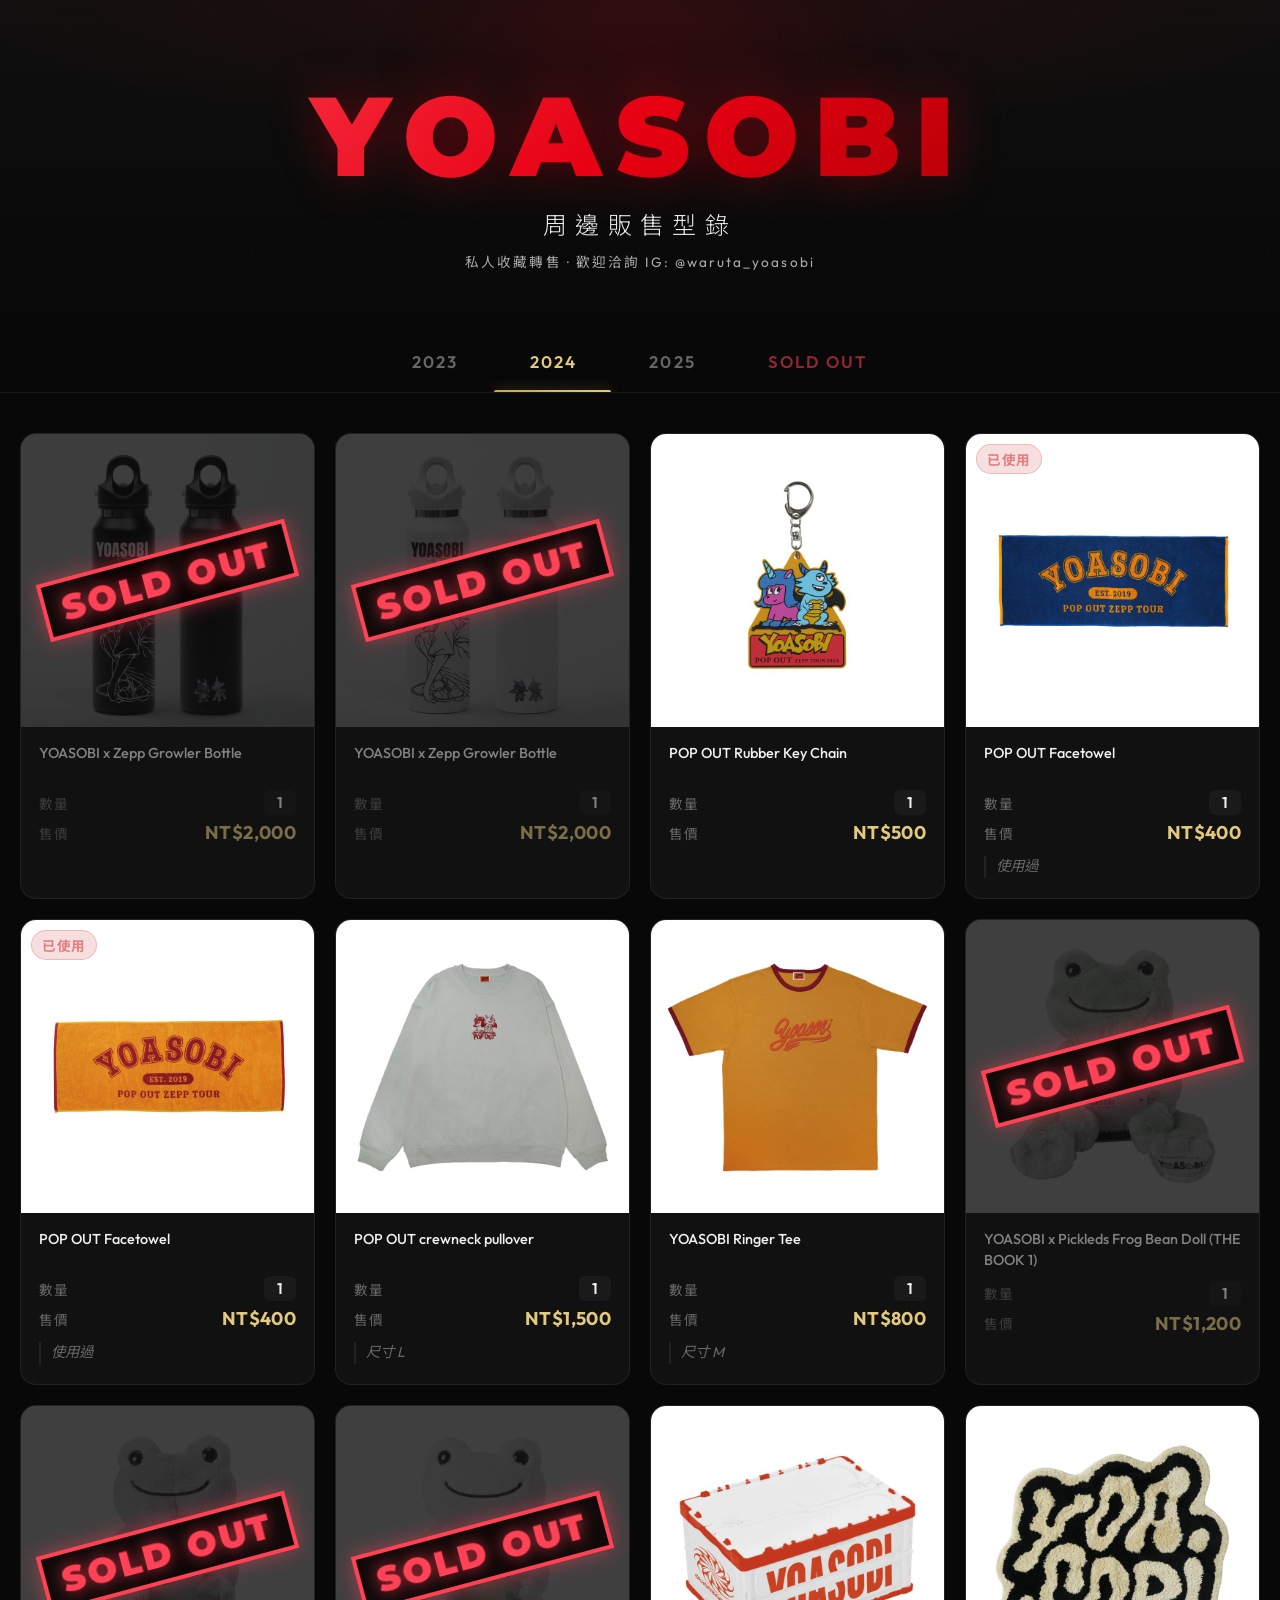
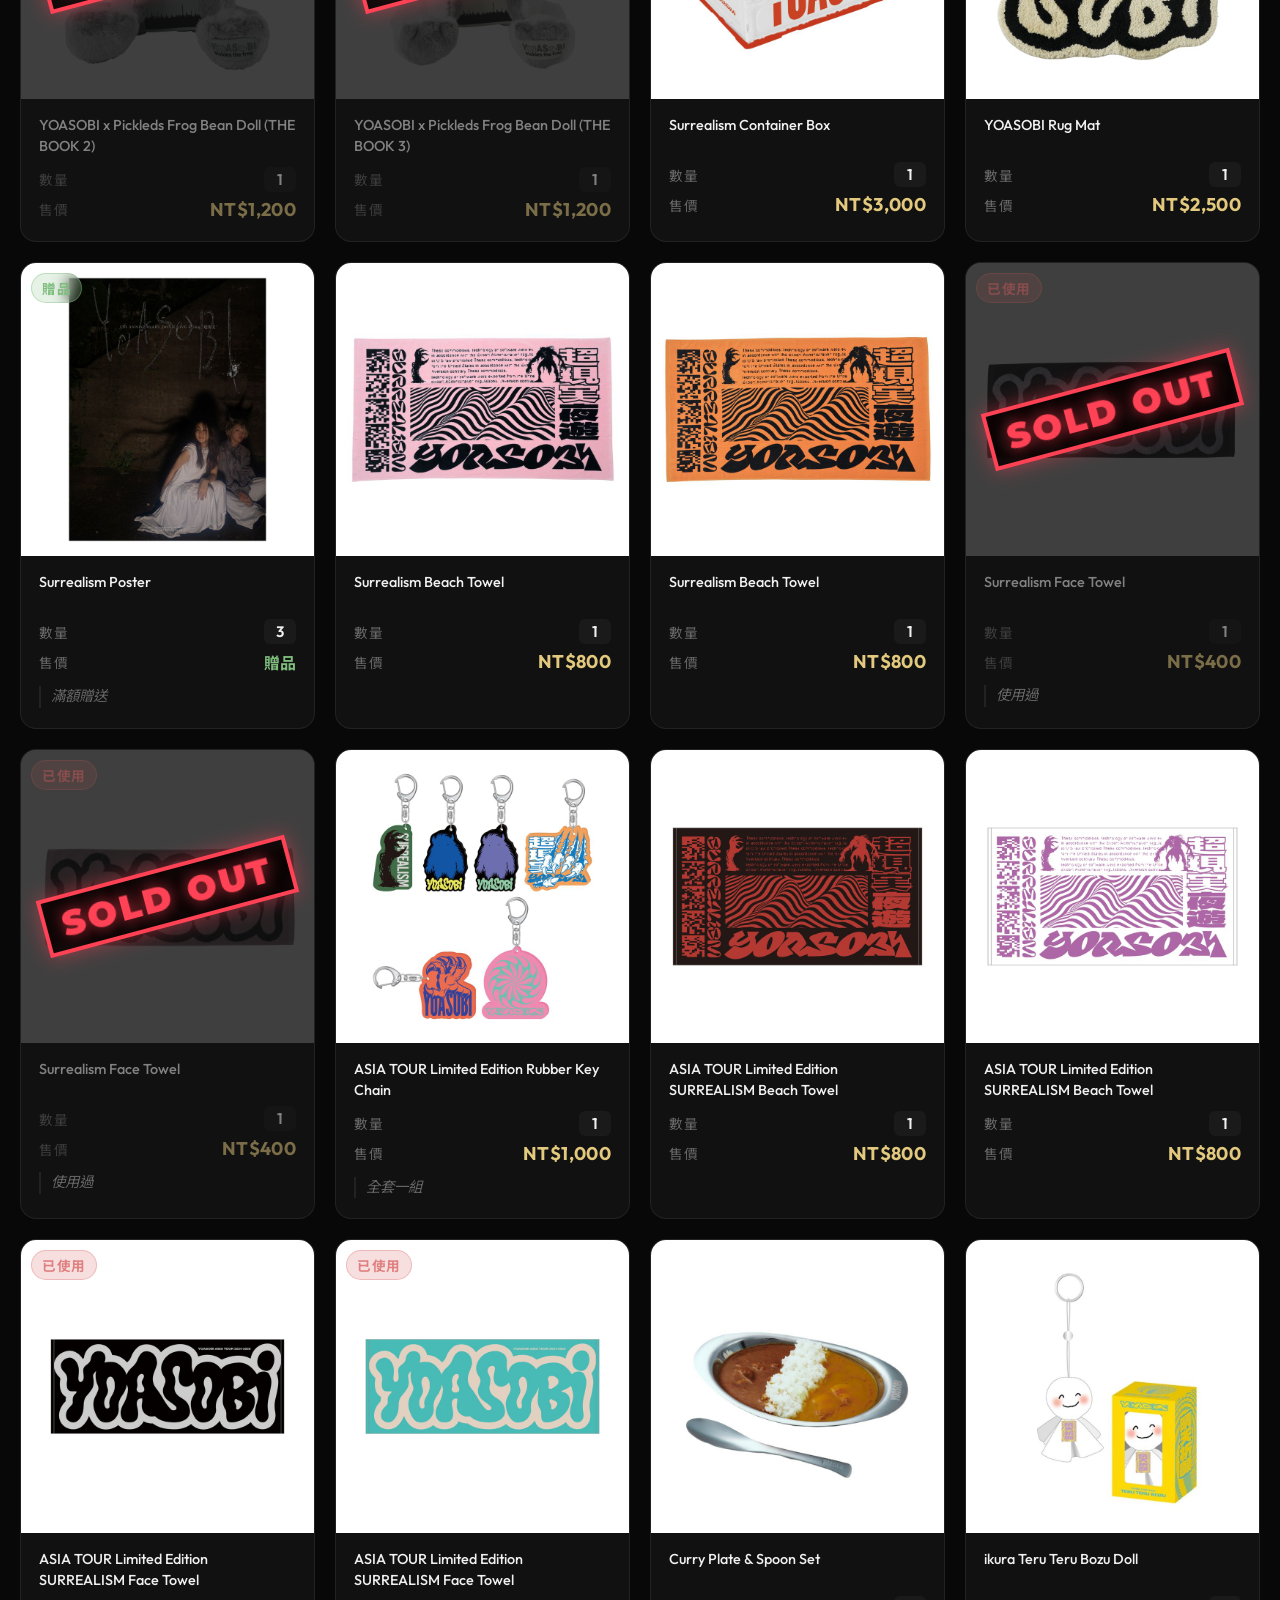
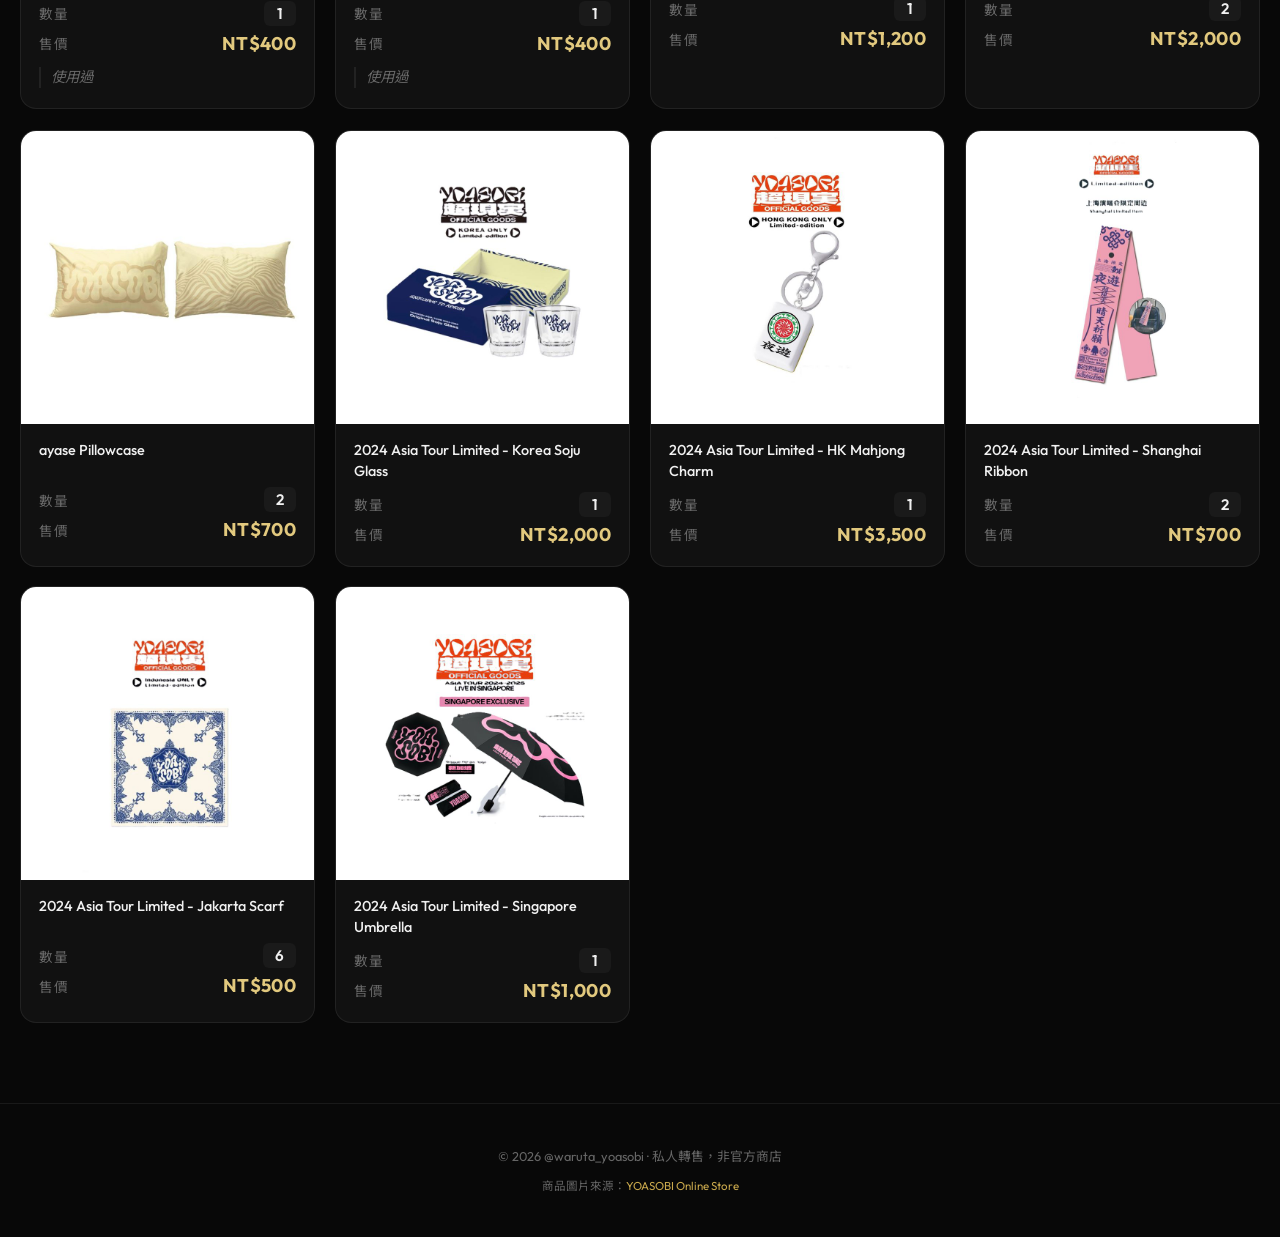
==== yoasobi_goods_sale/index.html @ b13bb7b8 "Add SOLD OUT tab that auto-collects sold items" ====
<!DOCTYPE html>
<html lang="zh-Hant">

<head>
  <meta charset="UTF-8" />
  <meta name="viewport" content="width=device-width, initial-scale=1.0" />
  <title>YOASOBI 周邊販售型錄 | warutaTW1016</title>
  <meta name="description" content="warutaTW1016 的 YOASOBI 周邊商品販售型錄，包含 2023〜2025 年購入的官方周邊，歡迎洽詢。" />
  <link rel="preconnect" href="https://fonts.googleapis.com" />
  <link rel="preconnect" href="https://fonts.gstatic.com" crossorigin />
  <link
    href="https://fonts.googleapis.com/css2?family=Montserrat:wght@900&family=Outfit:wght@300;400;600;700;900&family=Noto+Sans+TC:wght@300;400;500;700&display=swap"
    rel="stylesheet" />
  <link rel="stylesheet" href="style.css" />
</head>

<body>

  <!-- ===== HERO ===== -->
  <header class="hero">
    <div class="hero-inner">
      <div class="hero-logo">YOASOBI</div>
      <h1 class="hero-title">周邊販售型錄</h1>
      <p class="hero-sub">私人收藏轉售 · 歡迎洽詢 IG: @waruta_yoasobi</p>
    </div>
    <div class="hero-deco" aria-hidden="true"></div>
  </header>

  <!-- ===== TABS ===== -->
  <nav class="tabs-nav" role="tablist" aria-label="年份分類">
    <button class="tab-btn" data-year="2023" role="tab" aria-selected="false" id="tab-2023">2023</button>
    <button class="tab-btn active" data-year="2024" role="tab" aria-selected="true" id="tab-2024">2024</button>
    <button class="tab-btn" data-year="2025" role="tab" aria-selected="false" id="tab-2025">2025</button>
    <button class="tab-btn tab-btn-sold" data-year="sold" role="tab" aria-selected="false" id="tab-sold">SOLD OUT</button>
    <span class="tab-indicator" id="tab-indicator"></span>
  </nav>

  <!-- ===== MAIN CONTENT ===== -->
  <main class="main-content">
    <div class="year-panel" id="panel-2023" role="tabpanel" aria-labelledby="tab-2023"></div>
    <div class="year-panel active" id="panel-2024" role="tabpanel" aria-labelledby="tab-2024"></div>
    <div class="year-panel" id="panel-2025" role="tabpanel" aria-labelledby="tab-2025"></div>
    <div class="year-panel" id="panel-sold" role="tabpanel" aria-labelledby="tab-sold"></div>
  </main>

  <!-- ===== FOOTER ===== -->
  <footer class="site-footer">
    <p>&#169; 2026 @waruta_yoasobi &middot; 私人轉售，非官方商店</p>
    <p class="footer-note">商品圖片來源：<a href="https://yoasobi-onlinestore.com" target="_blank" rel="noopener">YOASOBI
        Online Store</a></p>
  </footer>

  <script>
    // ================================================================
    //  PRODUCT DATA
    // ================================================================
    const products = {
      "2023": [
        { name: "YOASOBI Beach Towel", qty: 1, price: 1200, notes: "", img: "images/2023/beachtowel.jpg" },
        { name: "YOASOBI book sticker 4", qty: 1, price: 400, notes: "", img: "images/2023/booksticker4.png" }
      ],

      "2024": [
        { name: "YOASOBI x Zepp Growler Bottle", qty: 1, price: 2000, sold: true, notes: "", img: "images/2024/growler_a.jpg" },
        { name: "YOASOBI x Zepp Growler Bottle", qty: 1, price: 2000, sold: true, notes: "", img: "images/2024/growler_b.jpg" },
        //{ name: "YOASOBI x Zepp Growler Bottle", qty: 1, price: 1300, notes: "已拆封使用末就口", img: "images/2024/growler_a.jpg" },
        { name: "POP OUT Rubber Key Chain", qty: 1, price: 500, notes: "", img: "images/2024/popout_keychain.jpg" },
        { name: "POP OUT Facetowel", qty: 1, price: 400, notes: "使用過", img: "images/2024/popout_facetowel_a.jpg" },
        { name: "POP OUT Facetowel", qty: 1, price: 400, notes: "使用過", img: "images/2024/popout_facetowel_b.jpg" },
        { name: "POP OUT crewneck pullover", qty: 1, price: 1500, notes: "尺寸 L", img: "images/2024/popout_crewneck.jpg" },
        { name: "YOASOBI Ringer Tee", qty: 1, price: 800, notes: "尺寸 M", img: "images/2024/ringertee.jpg" },
        { name: "YOASOBI x Pickleds Frog Bean Doll (THE BOOK 1)", qty: 1, price: 1200, sold: true, notes: "", img: "images/2024/beandoll_a.jpg" },
        { name: "YOASOBI x Pickleds Frog Bean Doll (THE BOOK 2)", qty: 1, price: 1200, sold: true, notes: "", img: "images/2024/beandoll_b.jpg" },
        { name: "YOASOBI x Pickleds Frog Bean Doll (THE BOOK 3)", qty: 1, price: 1200, sold: true, notes: "", img: "images/2024/beandoll_c.jpg" },
        { name: "Surrealism Container Box", qty: 1, price: 3000, notes: "", img: "images/2024/surrealism_containerbox.jpg" },
        { name: "YOASOBI Rug Mat", qty: 1, price: 2500, notes: "", img: "images/2024/rugmat.jpg" },
        { name: "Surrealism Poster", qty: 3, price: 0, notes: "滿額贈送", img: "images/2024/surrealism_poster.jpg" },
        { name: "Surrealism Beach Towel", qty: 1, price: 800, notes: "", img: "images/2024/surrealism_beachtowel_a.jpg" },
        { name: "Surrealism Beach Towel", qty: 1, price: 800, notes: "", img: "images/2024/surrealism_beachtowel.jpg" },
        { name: "Surrealism Face Towel", qty: 1, price: 400, sold: true, notes: "使用過", img: "images/2024/surrealism_facetowel_a.jpg" },
        { name: "Surrealism Face Towel", qty: 1, price: 400, sold: true, notes: "使用過", img: "images/2024/surrealism_facetowel.jpg" },
        { name: "ASIA TOUR Limited Edition Rubber Key Chain", qty: 1, price: 1000, notes: "全套一組", img: "images/2024/asiatour_keychain.jpg" },
        { name: "ASIA TOUR Limited Edition SURREALISM Beach Towel", qty: 1, price: 800, notes: "", img: "images/2024/asiatour_beachtowel_a.jpg" },
        { name: "ASIA TOUR Limited Edition SURREALISM Beach Towel", qty: 1, price: 800, notes: "", img: "images/2024/asiatour_beachtowel_b.jpg" },
        { name: "ASIA TOUR Limited Edition SURREALISM Face Towel", qty: 1, price: 400, notes: "使用過", img: "images/2024/asiatour_facetowel_a.jpg" },
        { name: "ASIA TOUR Limited Edition SURREALISM Face Towel", qty: 1, price: 400, notes: "使用過", img: "images/2024/asiatour_facetowel_b.jpg" },
        { name: "Curry Plate & Spoon Set", qty: 1, price: 1200, notes: "", img: "images/2024/curry_plate.jpg" },
        { name: "ikura Teru Teru Bozu Doll", qty: 2, price: 2000, notes: "", img: "images/2024/ikura_doll.jpg" },
        { name: "ayase Pillowcase", qty: 2, price: 700, notes: "", img: "images/2024/ayase_pillow.jpg" },
        { name: "2024 Asia Tour Limited - Korea Soju Glass", qty: 1, price: 2000, notes: "", img: "images/2024/korea_glass.jpg" },
        { name: "2024 Asia Tour Limited - HK Mahjong Charm", qty: 1, price: 3500, notes: "", img: "images/2024/hk_mahjong.jpg" },
        { name: "2024 Asia Tour Limited - Shanghai Ribbon", qty: 2, price: 700, notes: "", img: "images/2024/shanghai_ribbon.jpg" },
        { name: "2024 Asia Tour Limited - Jakarta Scarf", qty: 6, price: 500, notes: "", img: "images/2024/jakarta_scarf.jpg" },
        { name: "2024 Asia Tour Limited - Singapore Umbrella", qty: 1, price: 1000, notes: "", img: "images/2024/singapore_umbrella.jpg" }
      ],

      "2025": [
        { name: "Beer Glass produced by Ayase", qty: 2, price: 750, notes: "", img: "images/2025/beerglass.jpg" },
        { name: "WAN! WAN! Hair clip Sets", qty: 1, price: 600, notes: "", img: "images/2025/wanwan_hairclip.jpg" },
        { name: "WAN! WAN! Pouch", qty: 1, price: 750, notes: "", img: "images/2025/wanwan_pouch.jpg" },
        { name: "WAN! WAN! Tote Bag", qty: 1, price: 750, notes: "", img: "images/2025/wanwan_totebag.jpg" },
        { name: "WANDARA Face Towel", qty: 1, price: 400, notes: "使用過", img: "images/2025/wandara_facetowel_a.jpg" },
        { name: "WANDARA Face Towel", qty: 1, price: 400, notes: "使用過", img: "images/2025/wandara_facetowel_b.jpg" },
        { name: "WAN!WAN! PVC KeyChain", qty: 1, price: 540, notes: "", img: "images/2025/wanwan_keychain_a.jpg" },
        { name: "WAN!WAN! PVC KeyChain", qty: 1, price: 540, sold: true, notes: "", img: "images/2025/wanwan_keychain_b.jpg" },
        { name: "WAN!WAN! PVC KeyChain", qty: 1, price: 540, notes: "", img: "images/2025/wanwan_keychain_c.jpg" },
        { name: "YASB Strap", qty: 1, price: 660, notes: "", img: "images/2025/yasb_strap.jpg" },
        { name: "YASB Rhinestone Logo Zip Hoodie", qty: 1, price: 1800, sold: true, notes: "尺寸 XL - 只試過一次，沒有袋子", img: "images/2025/yasb_ziphoodie.jpg" }
      ]
    };

    // ================================================================
    //  RENDER CARDS
    // ================================================================
    function renderCards(year) {
      const panel = document.getElementById("panel-" + year);
      const items = products[year];
      if (!items || !panel) return;

      panel.innerHTML = "<div class=\"cards-grid\">" + items.map(function (p, i) { return cardHTML(p, i); }).join("") + "</div>";

      panel.querySelectorAll(".card-img").forEach(function (img) {
        img.addEventListener("error", function () {
          this.src = "images/placeholder.png";
          this.classList.add("is-placeholder");
        });
      });
    }

    function cardHTML(p, idx) {
      var isFree = p.price === 0;
      var isUsed = p.notes && (p.notes.indexOf("使用過") !== -1 || p.notes.indexOf("拆封") !== -1);
      var isSold = p.sold === true || p.sold === "true" || p.sold === 1 || p.sold === "1";
      var priceStr = isFree
        ? "<span class=\"price-free\">贈品</span>"
        : "<span class=\"price-value\">NT$" + p.price.toLocaleString() + "</span>";

      var badges = [];
      if (isFree) badges.push("<span class=\"badge badge-free\">贈品</span>");
      if (isUsed) badges.push("<span class=\"badge badge-used\">已使用</span>");

      return "<article class=\"card" + (isSold ? " card-sold" : "") + "\" style=\"animation-delay:" + (idx * 0.04) + "s\">" +
        "<div class=\"card-img-wrap\">" +
        "<img class=\"card-img\" src=\"" + p.img + "\" alt=\"" + p.name + "\" loading=\"lazy\" />" +
        (isSold ? "<div class=\"sold-overlay\"><span class=\"sold-text\">SOLD OUT</span></div>" : "") +
        (badges.length ? "<div class=\"card-badges\">" + badges.join("") + "</div>" : "") +
        "</div>" +
        "<div class=\"card-body\">" +
        "<h2 class=\"card-name\">" + p.name + "</h2>" +
        "<div class=\"card-meta\">" +
        "<div class=\"meta-row\"><span class=\"meta-label\">數量</span><span class=\"meta-val qty-val\">" + p.qty + "</span></div>" +
        "<div class=\"meta-row\"><span class=\"meta-label\">售價</span><span class=\"meta-val\">" + priceStr + "</span></div>" +
        "</div>" +
        (p.notes ? "<p class=\"card-notes\">" + p.notes + "</p>" : "") +
        "</div>" +
        "</article>";
    }

    // ================================================================
    //  TABS
    // ================================================================
    function initTabs() {
      var btns = document.querySelectorAll(".tab-btn");
      var indicator = document.getElementById("tab-indicator");

      function moveIndicator(btn) {
        indicator.style.width = btn.offsetWidth + "px";
        indicator.style.left = btn.offsetLeft + "px";
      }

      function activateTab(year, btn) {
        btns.forEach(function (b) {
          b.classList.remove("active");
          b.setAttribute("aria-selected", "false");
        });
        btn.classList.add("active");
        btn.setAttribute("aria-selected", "true");
        moveIndicator(btn);
        document.querySelectorAll(".year-panel").forEach(function (p) { p.classList.remove("active"); });
        document.getElementById("panel-" + year).classList.add("active");
      }

      btns.forEach(function (btn) {
        btn.addEventListener("click", function () { activateTab(btn.dataset.year, btn); });
      });

      var active = document.querySelector(".tab-btn.active");
      if (active) { requestAnimationFrame(function () { moveIndicator(active); }); }
    }

    // ================================================================
    //  INIT
    // ================================================================
    document.addEventListener("DOMContentLoaded", function () {
      ["2023", "2024", "2025"].forEach(renderCards);
      renderSoldOut();
      initTabs();
    });

    // ================================================================
    //  RENDER SOLD OUT TAB (auto-collect all sold items)
    // ================================================================
    function renderSoldOut() {
      var panel = document.getElementById("panel-sold");
      if (!panel) return;

      var allSold = [];
      ["2023", "2024", "2025"].forEach(function(year) {
        (products[year] || []).forEach(function(p) {
          var isSold = p.sold === true || p.sold === "true" || p.sold === 1 || p.sold === "1";
          if (isSold) allSold.push(p);
        });
      });

      if (allSold.length === 0) {
        panel.innerHTML = "<p class=\"no-sold-msg\">目前尚無已售出商品</p>";
        return;
      }

      panel.innerHTML = "<div class=\"cards-grid\">" + allSold.map(function(p, i) {
        return cardHTML(p, i);
      }).join("") + "</div>";

      panel.querySelectorAll(".card-img").forEach(function(img) {
        img.addEventListener("error", function() {
          this.src = "images/placeholder.png";
          this.classList.add("is-placeholder");
        });
      });
    }
  </script>
</body>

</html>
---- yoasobi_goods_sale/style.css ----
/* ============================================================
   YOASOBI 周邊型錄 — style.css
   ============================================================ */

/* ---------- Reset & Base ---------- */
*, *::before, *::after { box-sizing: border-box; margin: 0; padding: 0; }

:root {
  --bg:          #080808;
  --surface:     #111111;
  --surface-2:   #1a1a1a;
  --border:      rgba(255,255,255,0.07);
  --gold:        #c9a84c;
  --gold-light:  #e2c97e;
  --gold-dim:    rgba(201,168,76,0.18);
  --text-hi:     #f0f0f0;
  --text-mid:    #aaaaaa;
  --text-lo:     #666666;
  --used-color:  #e08080;
  --free-color:  #7ebd7e;
  --radius:      14px;
  --card-radius: 16px;
  --transition:  0.28s cubic-bezier(0.4,0,0.2,1);
}

html { scroll-behavior: smooth; }

body {
  background: var(--bg);
  color: var(--text-hi);
  font-family: 'Outfit', 'Noto Sans TC', sans-serif;
  min-height: 100vh;
  -webkit-font-smoothing: antialiased;
}

/* ---------- Hero ---------- */
.hero {
  position: relative;
  overflow: hidden;
  padding: 80px 24px 60px;
  text-align: center;
  background: radial-gradient(ellipse 80% 60% at 50% 0%, rgba(230,0,18,0.1) 0%, transparent 70%),
              linear-gradient(180deg, #0f0f0f 0%, var(--bg) 100%);
}

.hero-deco {
  position: absolute;
  top: -40px; left: 50%;
  transform: translateX(-50%);
  width: 500px; height: 200px;
  background: radial-gradient(ellipse, rgba(230,0,18,0.12) 0%, transparent 70%);
  pointer-events: none;
  filter: blur(30px);
}

.hero-logo {
  font-family: 'Montserrat', 'Outfit', sans-serif;
  font-size: clamp(3rem, 9vw, 7rem);
  font-weight: 900;
  letter-spacing: 0.13em;
  background: linear-gradient(135deg, #ff4255 0%, #e60012 50%, #990000 100%);
  -webkit-background-clip: text;
  -webkit-text-fill-color: transparent;
  background-clip: text;
  line-height: 1;
  margin-bottom: 14px;
  text-shadow: none;
  filter: drop-shadow(0 0 24px rgba(230,0,18,0.4));
}

.hero-title {
  font-size: clamp(1rem, 3vw, 1.5rem);
  font-weight: 300;
  letter-spacing: 0.35em;
  color: var(--text-hi);
  margin-bottom: 10px;
}

.hero-sub {
  font-size: 0.85rem;
  letter-spacing: 0.15em;
  color: var(--text-mid);
}

/* ---------- Tabs ---------- */
.tabs-nav {
  position: relative;
  display: flex;
  justify-content: center;
  gap: 0;
  padding: 0 24px;
  border-bottom: 1px solid var(--border);
  background: var(--bg);
  overflow: hidden;
}

.tab-btn {
  position: relative;
  background: none;
  border: none;
  color: var(--text-lo);
  font-family: inherit;
  font-size: 1.05rem;
  font-weight: 600;
  letter-spacing: 0.12em;
  padding: 20px 36px;
  cursor: pointer;
  transition: color var(--transition);
  z-index: 1;
}

.tab-btn:hover { color: var(--text-mid); }
.tab-btn.active { color: var(--gold-light); }

/* SOLD OUT tab — red theme */
.tab-btn-sold { color: rgba(255,66,85,0.55); }
.tab-btn-sold:hover { color: rgba(255,66,85,0.8); }
.tab-btn-sold.active { color: #ff4255; }
.tab-btn-sold.active ~ .tab-indicator,
.tab-btn-sold.active + .tab-indicator {
  background: linear-gradient(90deg, #cc0011, #ff4255);
  box-shadow: 0 0 12px rgba(255,66,85,0.6);
}

/* No sold items placeholder */
.no-sold-msg {
  text-align: center;
  padding: 80px 20px;
  color: var(--text-lo);
  font-size: 1rem;
  letter-spacing: 0.1em;
}

.tab-indicator {
  position: absolute;
  bottom: 0;
  left: 0;
  height: 2px;
  background: linear-gradient(90deg, var(--gold), var(--gold-light));
  border-radius: 2px 2px 0 0;
  transition: left 0.35s cubic-bezier(0.4,0,0.2,1), width 0.35s cubic-bezier(0.4,0,0.2,1);
  box-shadow: 0 0 12px rgba(201,168,76,0.6);
}

/* ---------- Panels ---------- */
.main-content {
  max-width: 1400px;
  margin: 0 auto;
  padding: 40px 20px 80px;
}

.year-panel { display: none; }
.year-panel.active {
  display: block;
  animation: fadeUp 0.4s ease;
}

@keyframes fadeUp {
  from { opacity: 0; transform: translateY(16px); }
  to   { opacity: 1; transform: translateY(0); }
}

/* ---------- Cards Grid ---------- */
.cards-grid {
  display: grid;
  grid-template-columns: repeat(4, 1fr);
  gap: 20px;
}

@media (max-width: 1100px) { .cards-grid { grid-template-columns: repeat(3, 1fr); } }
@media (max-width: 760px)  { .cards-grid { grid-template-columns: repeat(2, 1fr); gap: 14px; } }
@media (max-width: 480px)  { .cards-grid { grid-template-columns: 1fr; } }

/* ---------- Card ---------- */
.card {
  background: var(--surface);
  border: 1px solid var(--border);
  border-radius: var(--card-radius);
  overflow: hidden;
  transition: transform var(--transition), box-shadow var(--transition), border-color var(--transition);
  animation: cardIn 0.5s ease both;
}

@keyframes cardIn {
  from { opacity: 0; transform: translateY(20px) scale(0.97); }
  to   { opacity: 1; transform: translateY(0) scale(1); }
}

.card:hover {
  transform: translateY(-6px) scale(1.015);
  box-shadow: 0 16px 48px rgba(0,0,0,0.5), 0 0 0 1px rgba(201,168,76,0.3);
  border-color: rgba(201,168,76,0.3);
}

/* Image */
.card-img-wrap {
  position: relative;
  width: 100%;
  aspect-ratio: 1 / 1;
  overflow: hidden;
  background: var(--surface-2);
}

.card-img {
  width: 100%; height: 100%;
  object-fit: cover;
  display: block;
  transition: transform 0.5s cubic-bezier(0.4,0,0.2,1);
}
.card:hover .card-img { transform: scale(1.07); }

.card-img.is-placeholder {
  object-fit: contain;
  padding: 16px;
  opacity: 0.7;
}

/* Sold Out Overlay */
.card-sold {
  pointer-events: none;
}
.card-sold .card-img {
  opacity: 0.35;
  filter: grayscale(85%);
}
.card-sold .card-meta, .card-sold .card-name {
  opacity: 0.5;
}
.sold-overlay {
  position: absolute;
  top: 0; left: 0; width: 100%; height: 100%;
  background: rgba(0, 0, 0, 0.4);
  display: flex;
  align-items: center;
  justify-content: center;
  z-index: 5;
}
.sold-text {
  color: #ff4255;
  font-family: 'Montserrat', sans-serif;
  font-size: 2.2rem;
  font-weight: 900;
  letter-spacing: 0.08em;
  line-height: 1;
  text-transform: uppercase;
  transform: rotate(-15deg);
  border: 4px solid #ff4255;
  padding: 8px 16px;
  background: rgba(10, 0, 0, 0.85);
  box-shadow: 0 0 20px rgba(255, 66, 85, 0.5);
  text-shadow: 0 0 15px rgba(255, 66, 85, 0.7);
  backdrop-filter: blur(2px);
}

/* Badges */
.card-badges {
  position: absolute;
  top: 10px; left: 10px;
  display: flex; flex-direction: column; gap: 5px;
}
.badge {
  display: inline-block;
  padding: 4px 10px;
  border-radius: 20px;
  font-size: 0.85rem;
  font-weight: 700;
  letter-spacing: 0.05em;
  backdrop-filter: blur(8px);
}
.badge-used { background: rgba(224,128,128,0.25); color: var(--used-color); border: 1px solid rgba(224,128,128,0.4); }
.badge-free { background: rgba(126,189,126,0.2); color: var(--free-color); border: 1px solid rgba(126,189,126,0.4); }

/* Card Body */
.card-body {
  padding: 16px 18px 20px;
  display: flex;
  flex-direction: column;
  gap: 10px;
}

.card-name {
  font-size: 0.9rem;
  font-weight: 500;
  line-height: 1.45;
  color: var(--text-hi);
  min-height: 2.6em;
  display: -webkit-box;
  -webkit-line-clamp: 3;
  line-clamp: 3;
  -webkit-box-orient: vertical;
  overflow: hidden;
}

/* Meta rows */
.card-meta { display: flex; flex-direction: column; gap: 6px; }

.meta-row {
  display: flex;
  align-items: center;
  justify-content: space-between;
  gap: 8px;
}

.meta-label {
  font-size: 0.85rem;
  color: var(--text-lo);
  letter-spacing: 0.05em;
  flex-shrink: 0;
}

.meta-val {
  font-size: 1rem;
  color: var(--text-mid);
  font-weight: 500;
}

.qty-val {
  background: var(--surface-2);
  color: var(--text-hi);
  border-radius: 6px;
  padding: 3px 12px;
  font-size: 0.95rem;
  font-weight: 600;
  min-width: 32px;
  text-align: center;
}

.price-value {
  font-family: 'Outfit', sans-serif;
  font-size: 1.15rem;
  font-weight: 700;
  color: var(--gold-light);
  letter-spacing: 0.02em;
}

.price-free {
  font-size: 1rem;
  font-weight: 700;
  color: var(--free-color);
}

.card-notes {
  font-size: 0.9rem;
  color: var(--text-lo);
  font-style: italic;
  line-height: 1.5;
  border-left: 2px solid var(--border);
  padding-left: 10px;
  margin-top: 2px;
}

/* ---------- Footer ---------- */
.site-footer {
  text-align: center;
  padding: 40px 24px;
  border-top: 1px solid var(--border);
  color: var(--text-lo);
  font-size: 0.8rem;
  line-height: 2;
}
.site-footer a { color: var(--gold); text-decoration: none; }
.site-footer a:hover { color: var(--gold-light); }
.footer-note { font-size: 0.72rem; margin-top: 4px; }

/* ---------- Scrollbar ---------- */
::-webkit-scrollbar { width: 6px; }
::-webkit-scrollbar-track { background: var(--bg); }
::-webkit-scrollbar-thumb { background: var(--surface-2); border-radius: 3px; }
::-webkit-scrollbar-thumb:hover { background: #2a2a2a; }
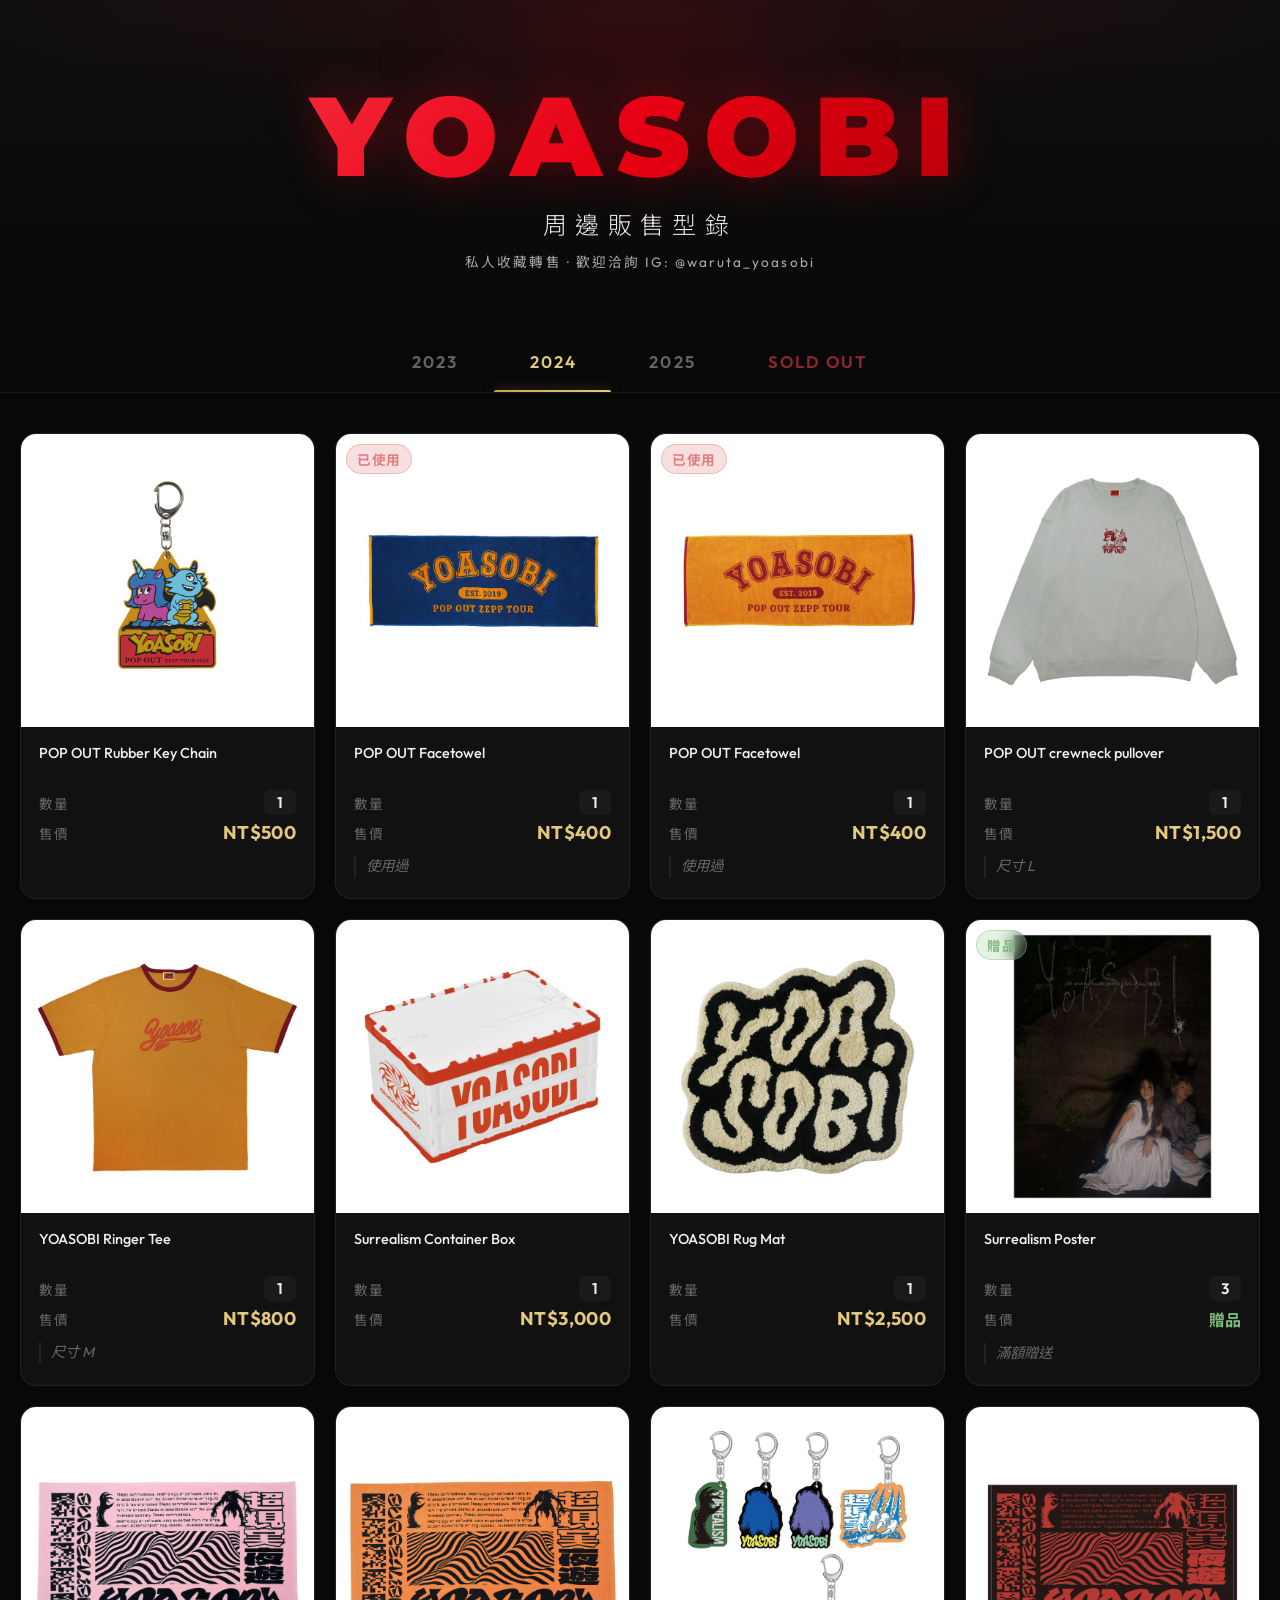
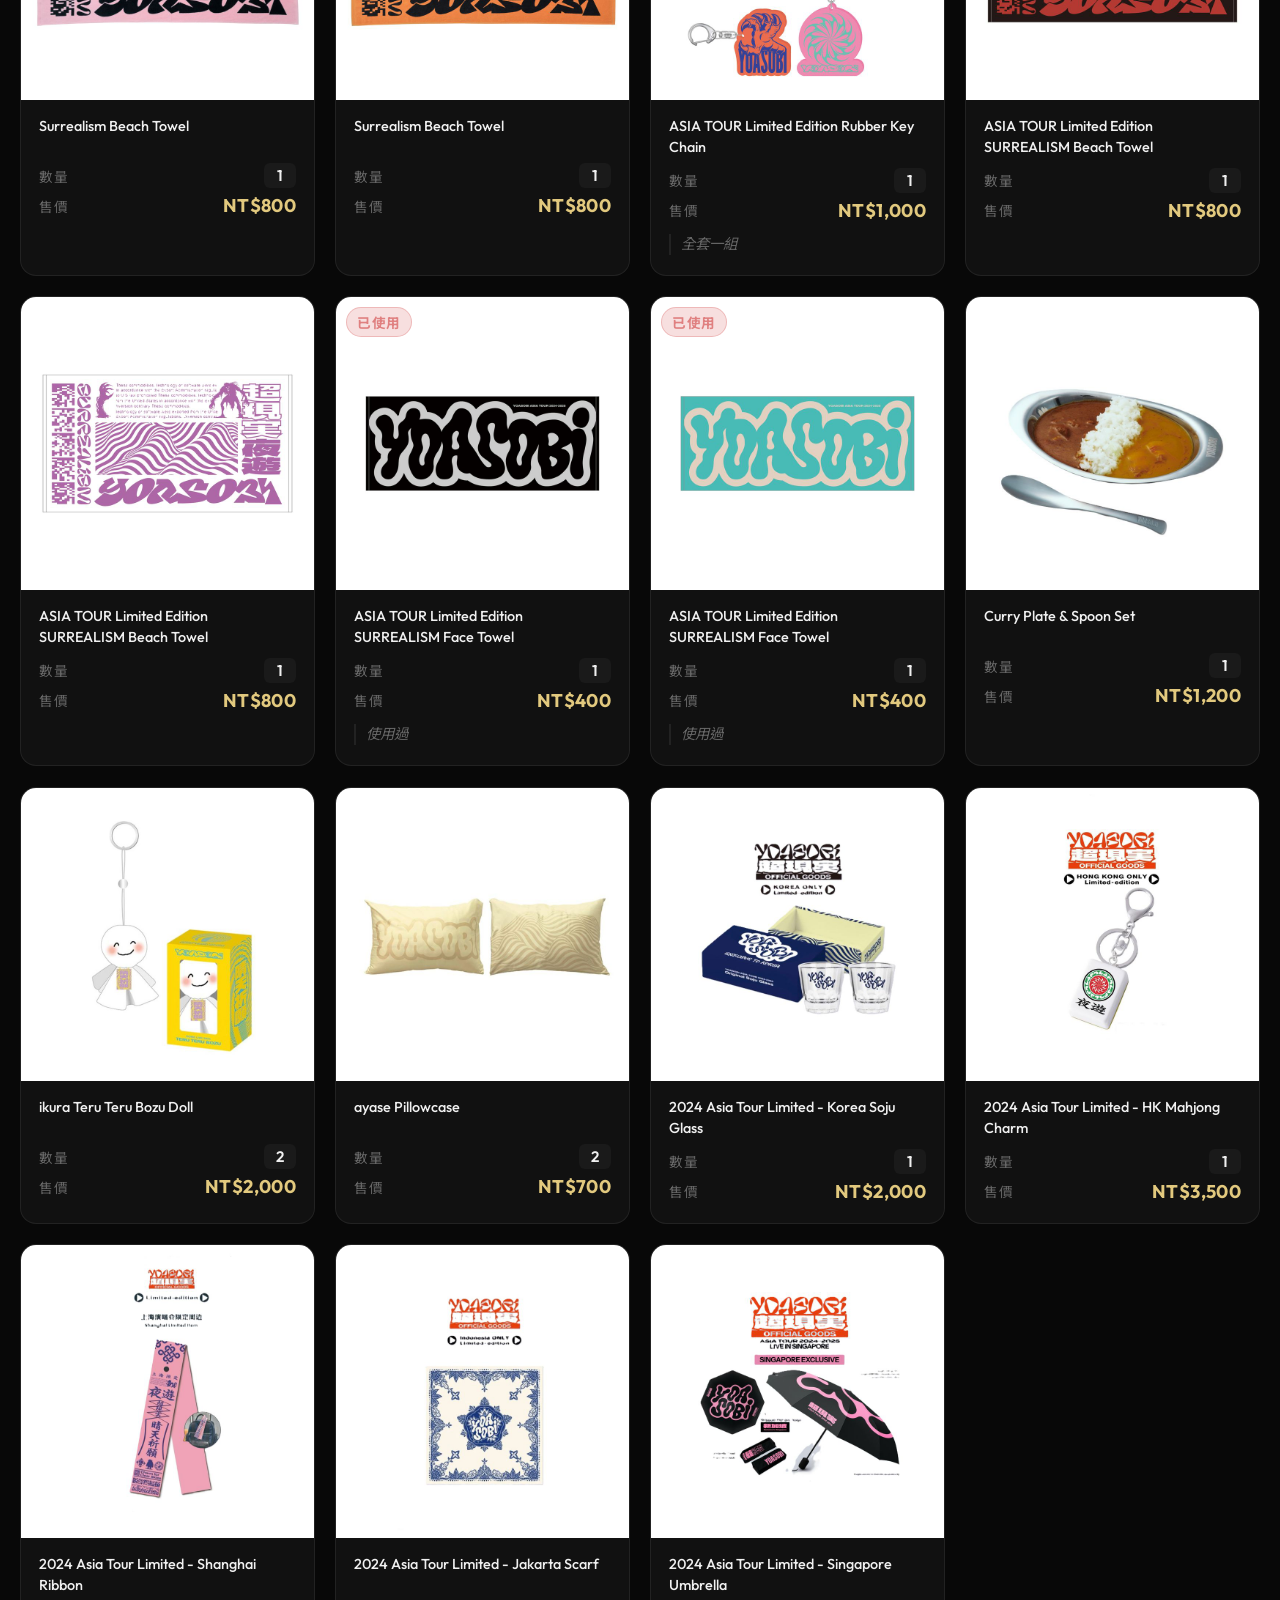
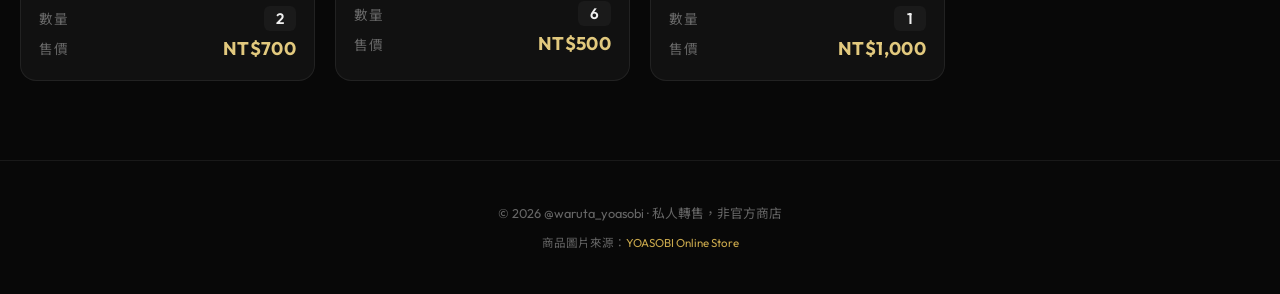
==== commit 6367e581: "Hide sold items from year tabs, show only in SOLD OUT tab" ====
--- a/yoasobi_goods_sale/index.html
+++ b/yoasobi_goods_sale/index.html
@@ -114,8 +114,10 @@
     // ================================================================
     function renderCards(year) {
       const panel = document.getElementById("panel-" + year);
-      const items = products[year];
-      if (!items || !panel) return;
+      const items = (products[year] || []).filter(function(p) {
+        return !(p.sold === true || p.sold === "true" || p.sold === 1 || p.sold === "1");
+      });
+      if (!panel) return;
 
       panel.innerHTML = "<div class=\"cards-grid\">" + items.map(function (p, i) { return cardHTML(p, i); }).join("") + "</div>";
 
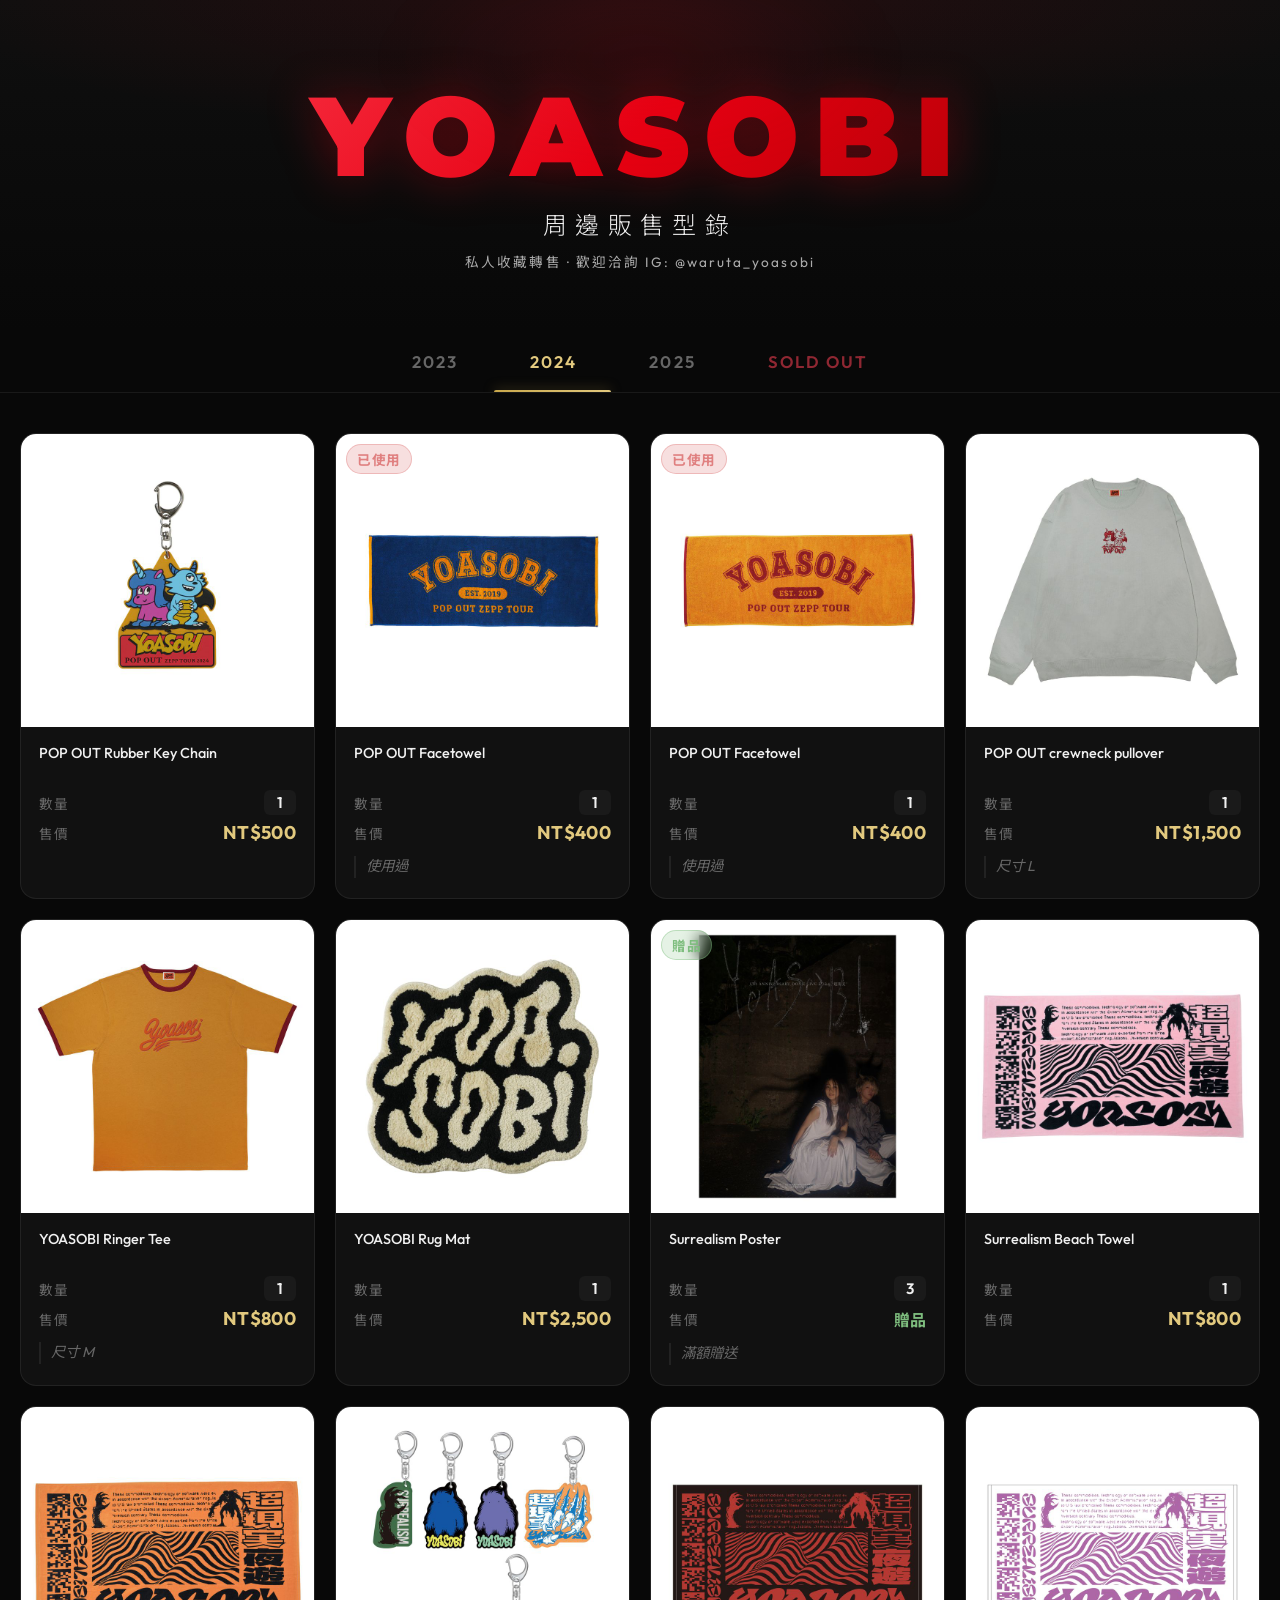
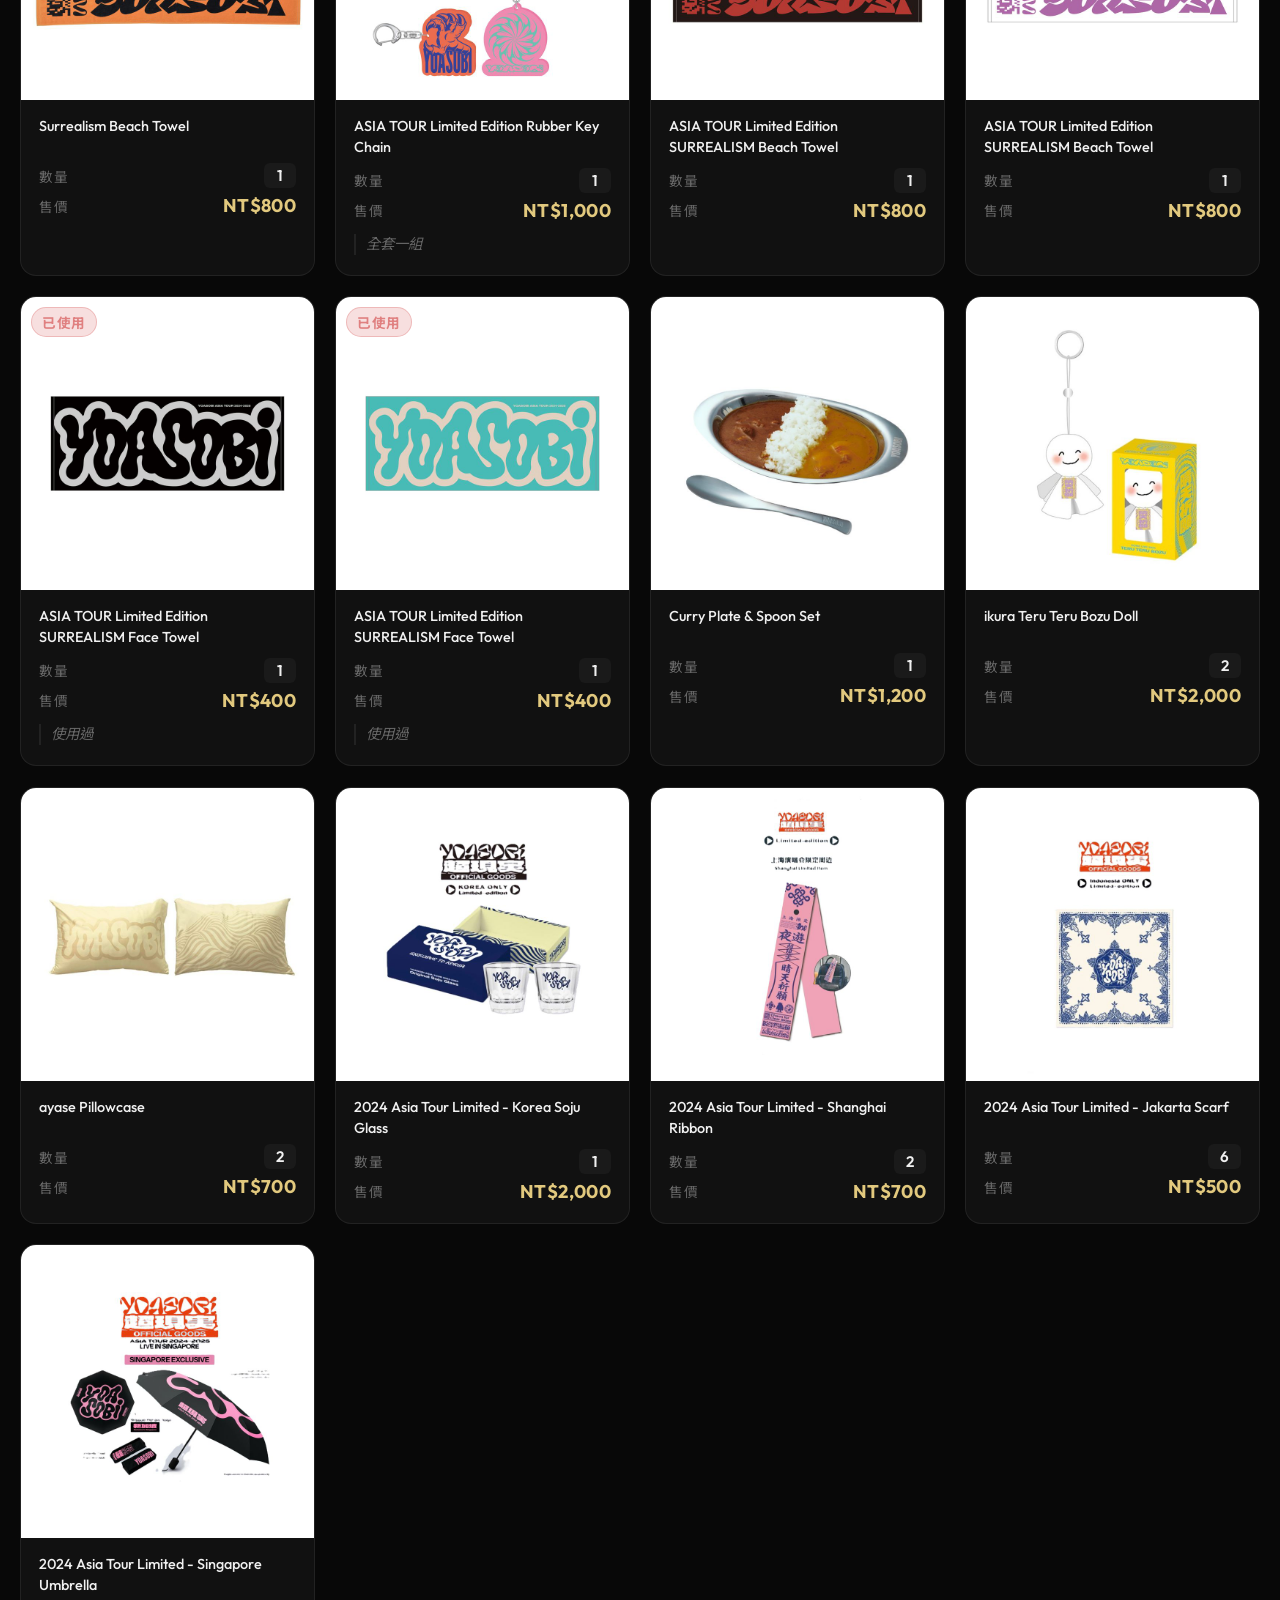
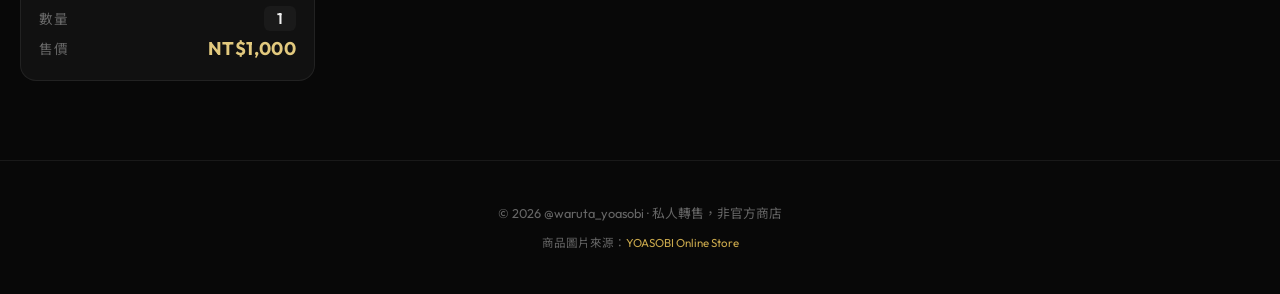
==== commit a5419368: "Add SOLDOUT Product" ====
--- a/yoasobi_goods_sale/index.html
+++ b/yoasobi_goods_sale/index.html
@@ -31,7 +31,8 @@
     <button class="tab-btn" data-year="2023" role="tab" aria-selected="false" id="tab-2023">2023</button>
     <button class="tab-btn active" data-year="2024" role="tab" aria-selected="true" id="tab-2024">2024</button>
     <button class="tab-btn" data-year="2025" role="tab" aria-selected="false" id="tab-2025">2025</button>
-    <button class="tab-btn tab-btn-sold" data-year="sold" role="tab" aria-selected="false" id="tab-sold">SOLD OUT</button>
+    <button class="tab-btn tab-btn-sold" data-year="sold" role="tab" aria-selected="false" id="tab-sold">SOLD
+      OUT</button>
     <span class="tab-indicator" id="tab-indicator"></span>
   </nav>
 
@@ -72,7 +73,7 @@
         { name: "YOASOBI x Pickleds Frog Bean Doll (THE BOOK 1)", qty: 1, price: 1200, sold: true, notes: "", img: "images/2024/beandoll_a.jpg" },
         { name: "YOASOBI x Pickleds Frog Bean Doll (THE BOOK 2)", qty: 1, price: 1200, sold: true, notes: "", img: "images/2024/beandoll_b.jpg" },
         { name: "YOASOBI x Pickleds Frog Bean Doll (THE BOOK 3)", qty: 1, price: 1200, sold: true, notes: "", img: "images/2024/beandoll_c.jpg" },
-        { name: "Surrealism Container Box", qty: 1, price: 3000, notes: "", img: "images/2024/surrealism_containerbox.jpg" },
+        { name: "Surrealism Container Box", qty: 1, price: 3000, sold: true, notes: "", img: "images/2024/surrealism_containerbox.jpg" },
         { name: "YOASOBI Rug Mat", qty: 1, price: 2500, notes: "", img: "images/2024/rugmat.jpg" },
         { name: "Surrealism Poster", qty: 3, price: 0, notes: "滿額贈送", img: "images/2024/surrealism_poster.jpg" },
         { name: "Surrealism Beach Towel", qty: 1, price: 800, notes: "", img: "images/2024/surrealism_beachtowel_a.jpg" },
@@ -88,7 +89,7 @@
         { name: "ikura Teru Teru Bozu Doll", qty: 2, price: 2000, notes: "", img: "images/2024/ikura_doll.jpg" },
         { name: "ayase Pillowcase", qty: 2, price: 700, notes: "", img: "images/2024/ayase_pillow.jpg" },
         { name: "2024 Asia Tour Limited - Korea Soju Glass", qty: 1, price: 2000, notes: "", img: "images/2024/korea_glass.jpg" },
-        { name: "2024 Asia Tour Limited - HK Mahjong Charm", qty: 1, price: 3500, notes: "", img: "images/2024/hk_mahjong.jpg" },
+        { name: "2024 Asia Tour Limited - HK Mahjong Charm", qty: 1, price: 3500, sold: true, notes: "", img: "images/2024/hk_mahjong.jpg" },
         { name: "2024 Asia Tour Limited - Shanghai Ribbon", qty: 2, price: 700, notes: "", img: "images/2024/shanghai_ribbon.jpg" },
         { name: "2024 Asia Tour Limited - Jakarta Scarf", qty: 6, price: 500, notes: "", img: "images/2024/jakarta_scarf.jpg" },
         { name: "2024 Asia Tour Limited - Singapore Umbrella", qty: 1, price: 1000, notes: "", img: "images/2024/singapore_umbrella.jpg" }
@@ -114,7 +115,7 @@
     // ================================================================
     function renderCards(year) {
       const panel = document.getElementById("panel-" + year);
-      const items = (products[year] || []).filter(function(p) {
+      const items = (products[year] || []).filter(function (p) {
         return !(p.sold === true || p.sold === "true" || p.sold === 1 || p.sold === "1");
       });
       if (!panel) return;
@@ -207,8 +208,8 @@
       if (!panel) return;
 
       var allSold = [];
-      ["2023", "2024", "2025"].forEach(function(year) {
-        (products[year] || []).forEach(function(p) {
+      ["2023", "2024", "2025"].forEach(function (year) {
+        (products[year] || []).forEach(function (p) {
           var isSold = p.sold === true || p.sold === "true" || p.sold === 1 || p.sold === "1";
           if (isSold) allSold.push(p);
         });
@@ -219,12 +220,12 @@
         return;
       }
 
-      panel.innerHTML = "<div class=\"cards-grid\">" + allSold.map(function(p, i) {
+      panel.innerHTML = "<div class=\"cards-grid\">" + allSold.map(function (p, i) {
         return cardHTML(p, i);
       }).join("") + "</div>";
 
-      panel.querySelectorAll(".card-img").forEach(function(img) {
-        img.addEventListener("error", function() {
+      panel.querySelectorAll(".card-img").forEach(function (img) {
+        img.addEventListener("error", function () {
           this.src = "images/placeholder.png";
           this.classList.add("is-placeholder");
         });
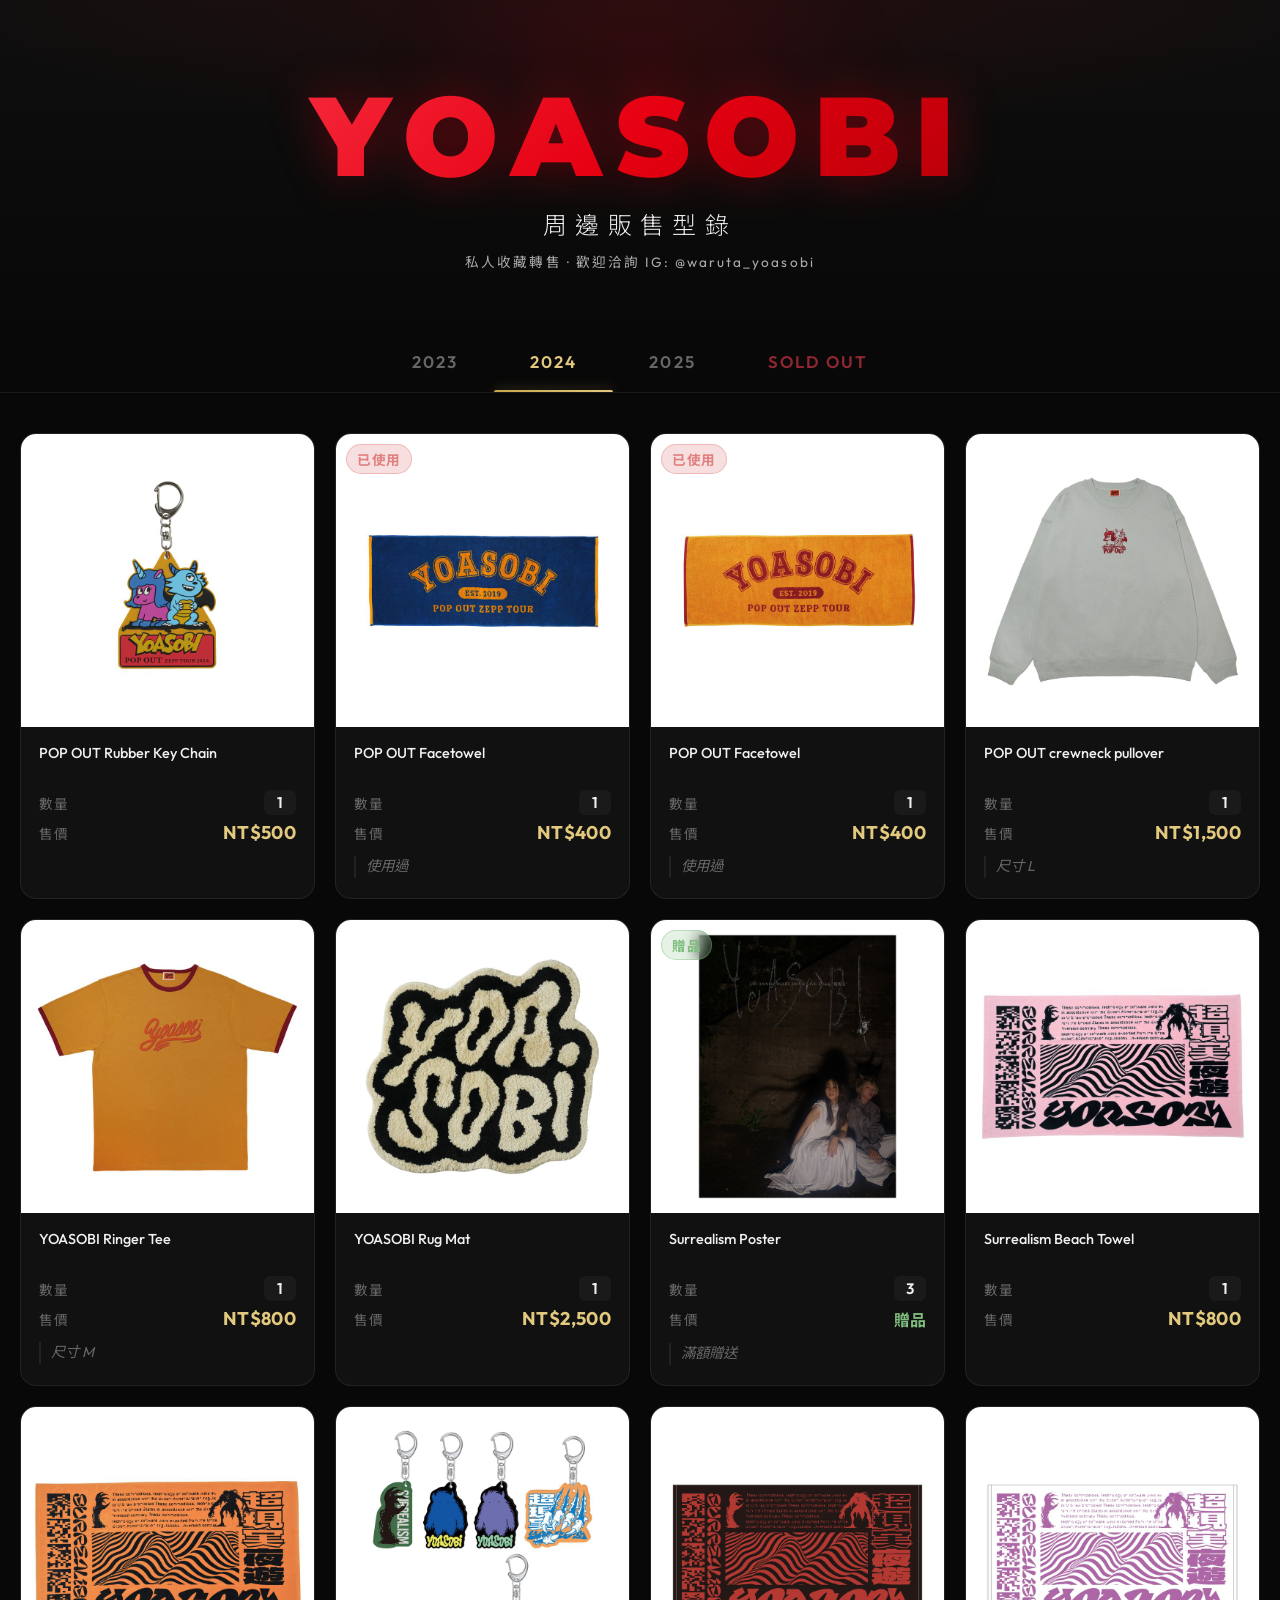
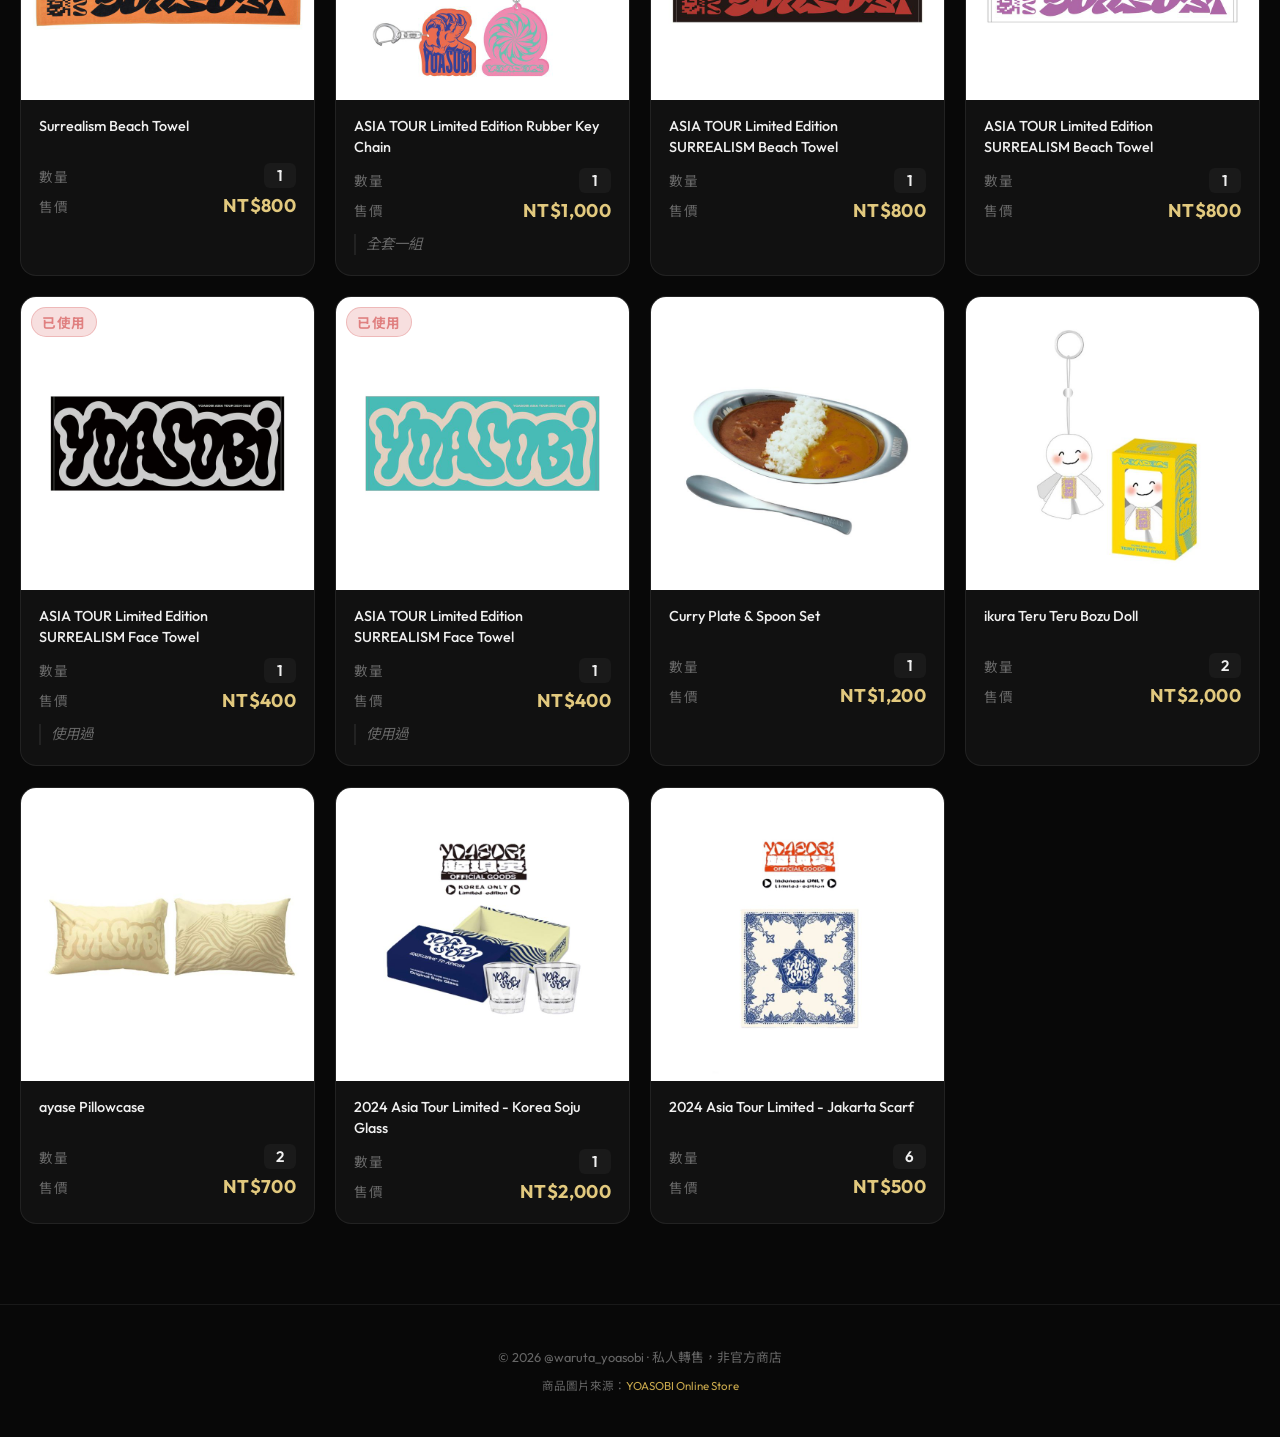
==== commit 14eaecfa: "Add SOLDOUT Product" ====
--- a/yoasobi_goods_sale/index.html
+++ b/yoasobi_goods_sale/index.html
@@ -90,9 +90,9 @@
         { name: "ayase Pillowcase", qty: 2, price: 700, notes: "", img: "images/2024/ayase_pillow.jpg" },
         { name: "2024 Asia Tour Limited - Korea Soju Glass", qty: 1, price: 2000, notes: "", img: "images/2024/korea_glass.jpg" },
         { name: "2024 Asia Tour Limited - HK Mahjong Charm", qty: 1, price: 3500, sold: true, notes: "", img: "images/2024/hk_mahjong.jpg" },
-        { name: "2024 Asia Tour Limited - Shanghai Ribbon", qty: 2, price: 700, notes: "", img: "images/2024/shanghai_ribbon.jpg" },
+        { name: "2024 Asia Tour Limited - Shanghai Ribbon", qty: 2, price: 700, sold: true, notes: "", img: "images/2024/shanghai_ribbon.jpg" },
         { name: "2024 Asia Tour Limited - Jakarta Scarf", qty: 6, price: 500, notes: "", img: "images/2024/jakarta_scarf.jpg" },
-        { name: "2024 Asia Tour Limited - Singapore Umbrella", qty: 1, price: 1000, notes: "", img: "images/2024/singapore_umbrella.jpg" }
+        { name: "2024 Asia Tour Limited - Singapore Umbrella", qty: 1, price: 1000, sold: true, notes: "", img: "images/2024/singapore_umbrella.jpg" }
       ],
 
       "2025": [
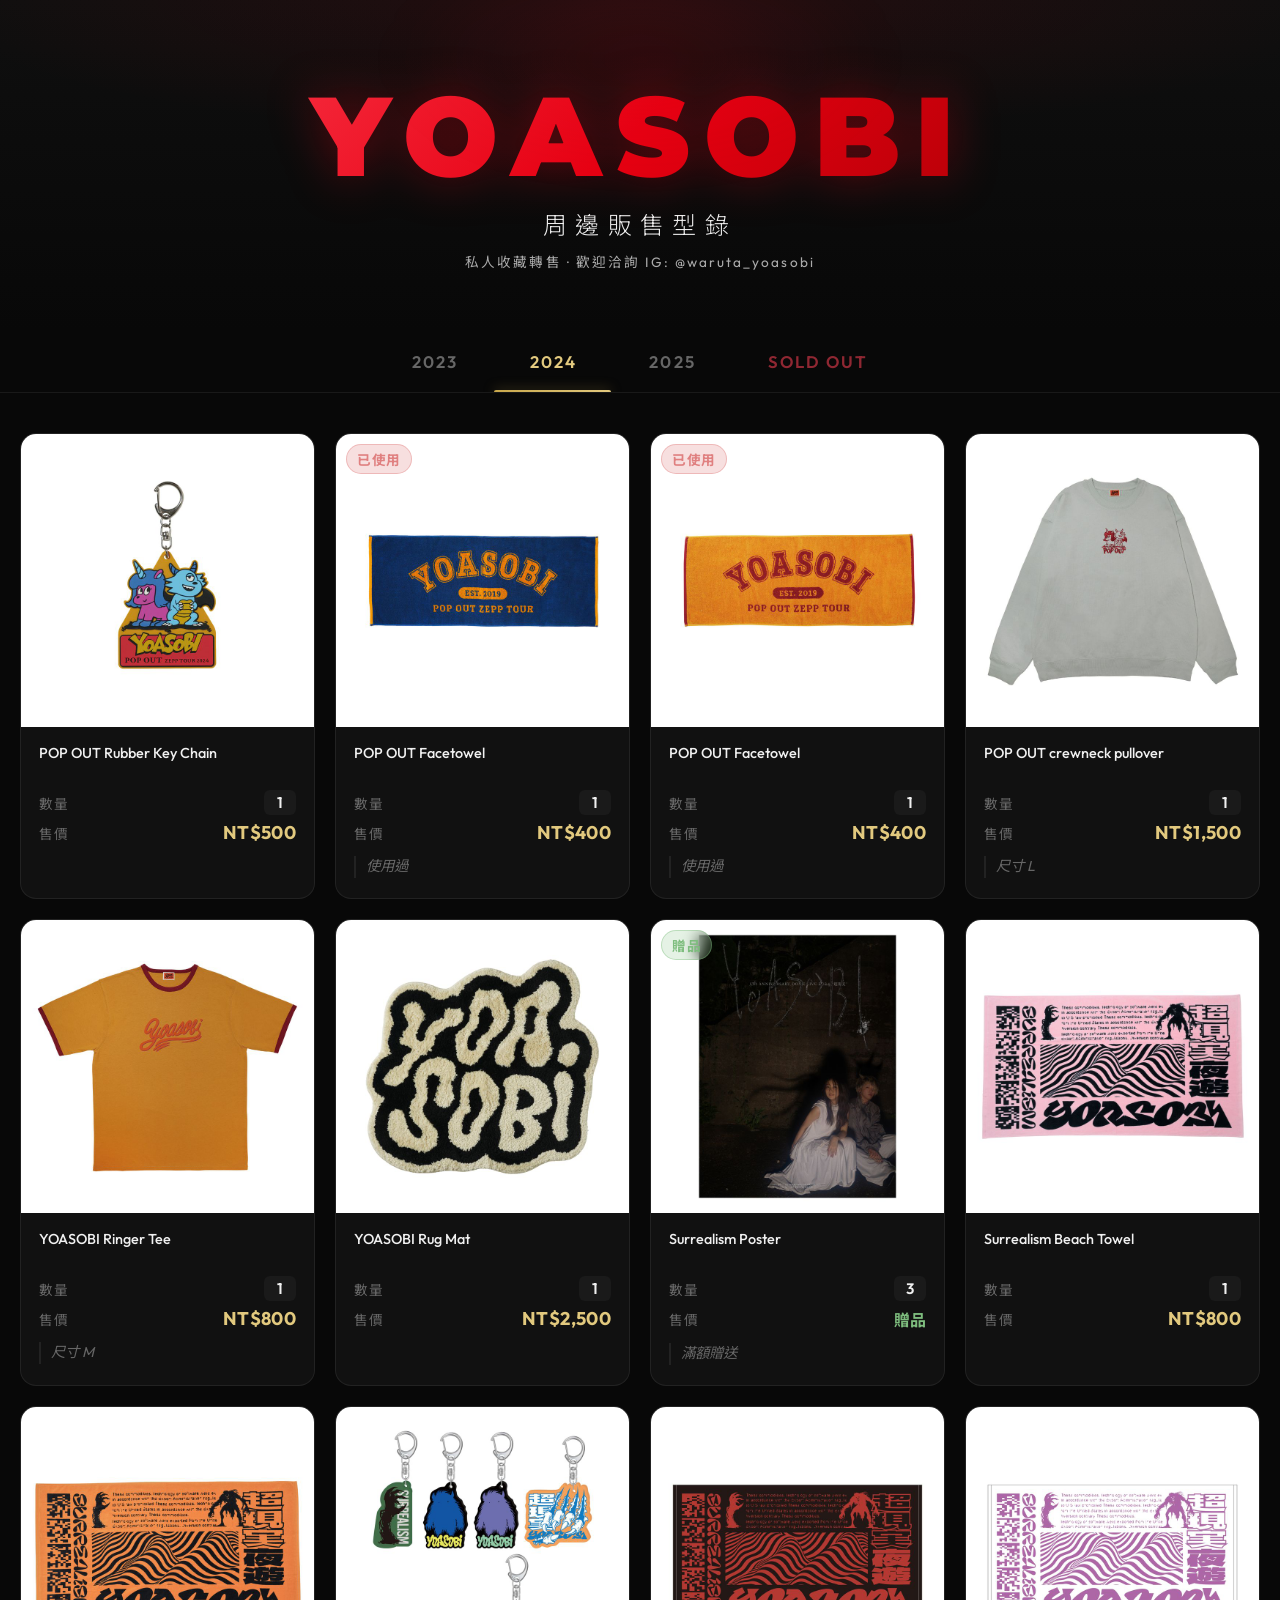
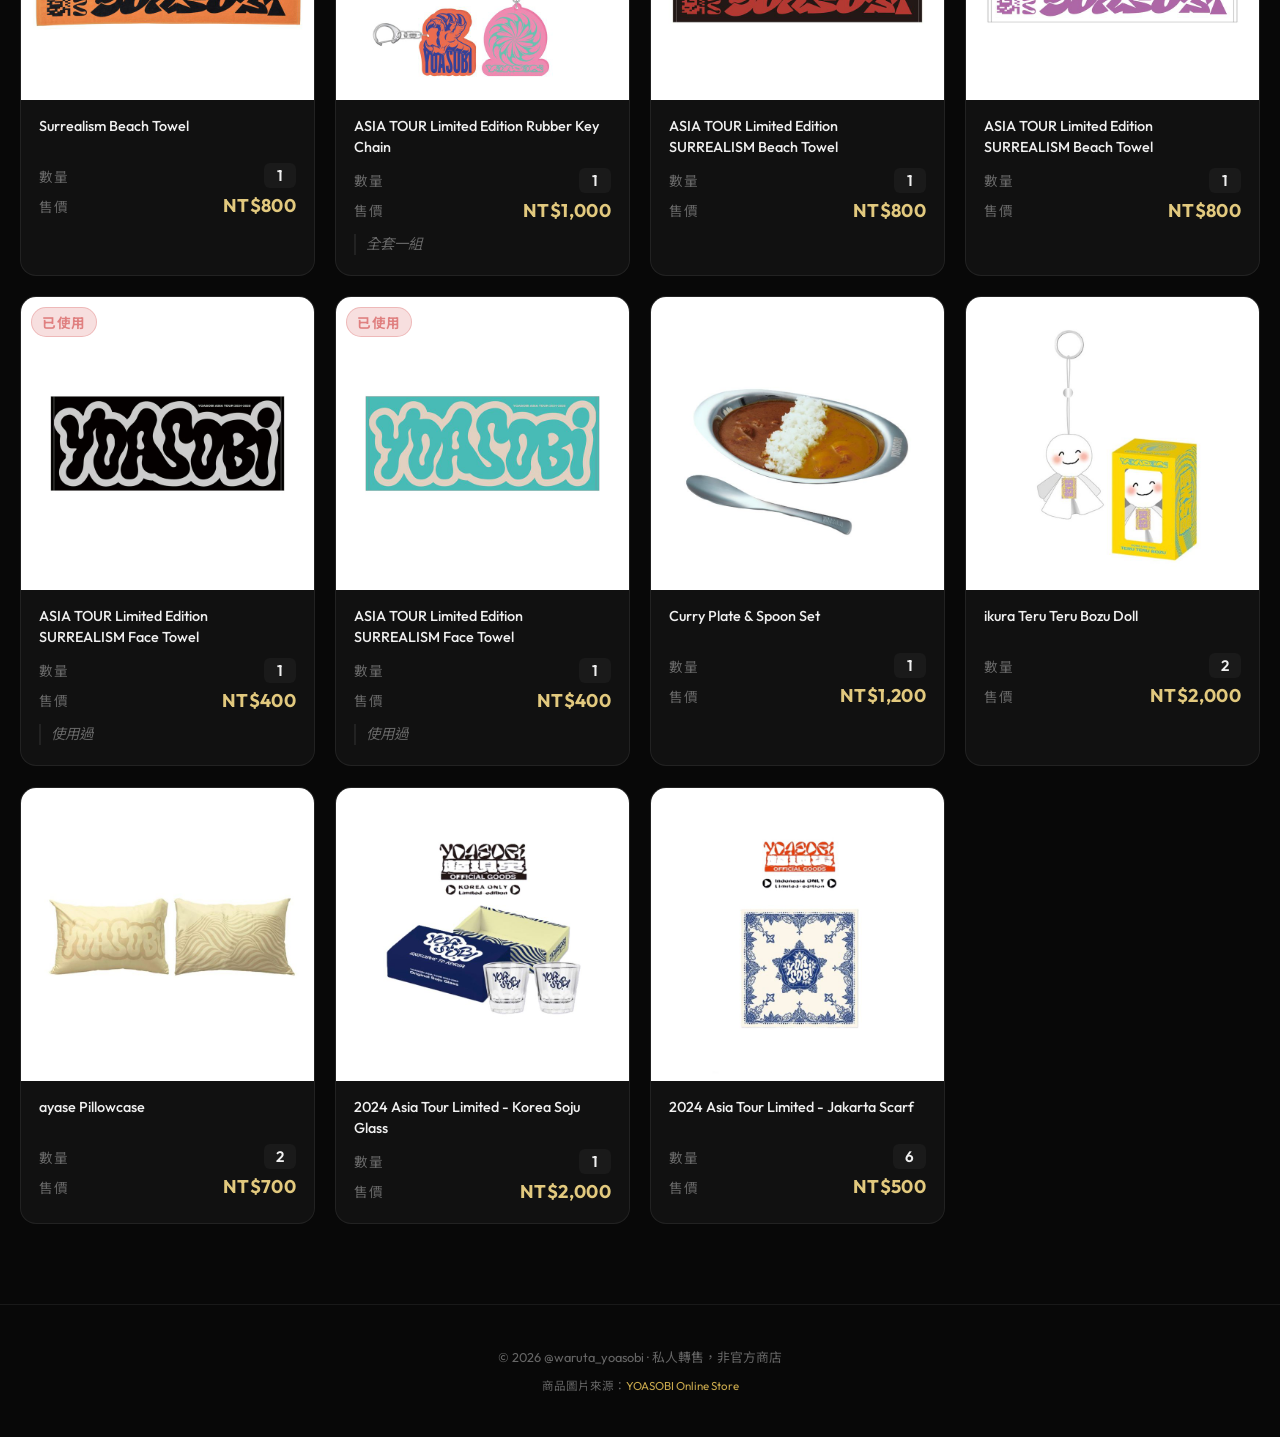
==== commit 84ebc691: "Add SOLDOUT Product" ====
--- a/yoasobi_goods_sale/index.html
+++ b/yoasobi_goods_sale/index.html
@@ -105,7 +105,7 @@
         { name: "WAN!WAN! PVC KeyChain", qty: 1, price: 540, notes: "", img: "images/2025/wanwan_keychain_a.jpg" },
         { name: "WAN!WAN! PVC KeyChain", qty: 1, price: 540, sold: true, notes: "", img: "images/2025/wanwan_keychain_b.jpg" },
         { name: "WAN!WAN! PVC KeyChain", qty: 1, price: 540, notes: "", img: "images/2025/wanwan_keychain_c.jpg" },
-        { name: "YASB Strap", qty: 1, price: 660, notes: "", img: "images/2025/yasb_strap.jpg" },
+        { name: "YASB Strap", qty: 1, price: 660, notes: "", sold: true, img: "images/2025/yasb_strap.jpg" },
         { name: "YASB Rhinestone Logo Zip Hoodie", qty: 1, price: 1800, sold: true, notes: "尺寸 XL - 只試過一次，沒有袋子", img: "images/2025/yasb_ziphoodie.jpg" }
       ]
     };
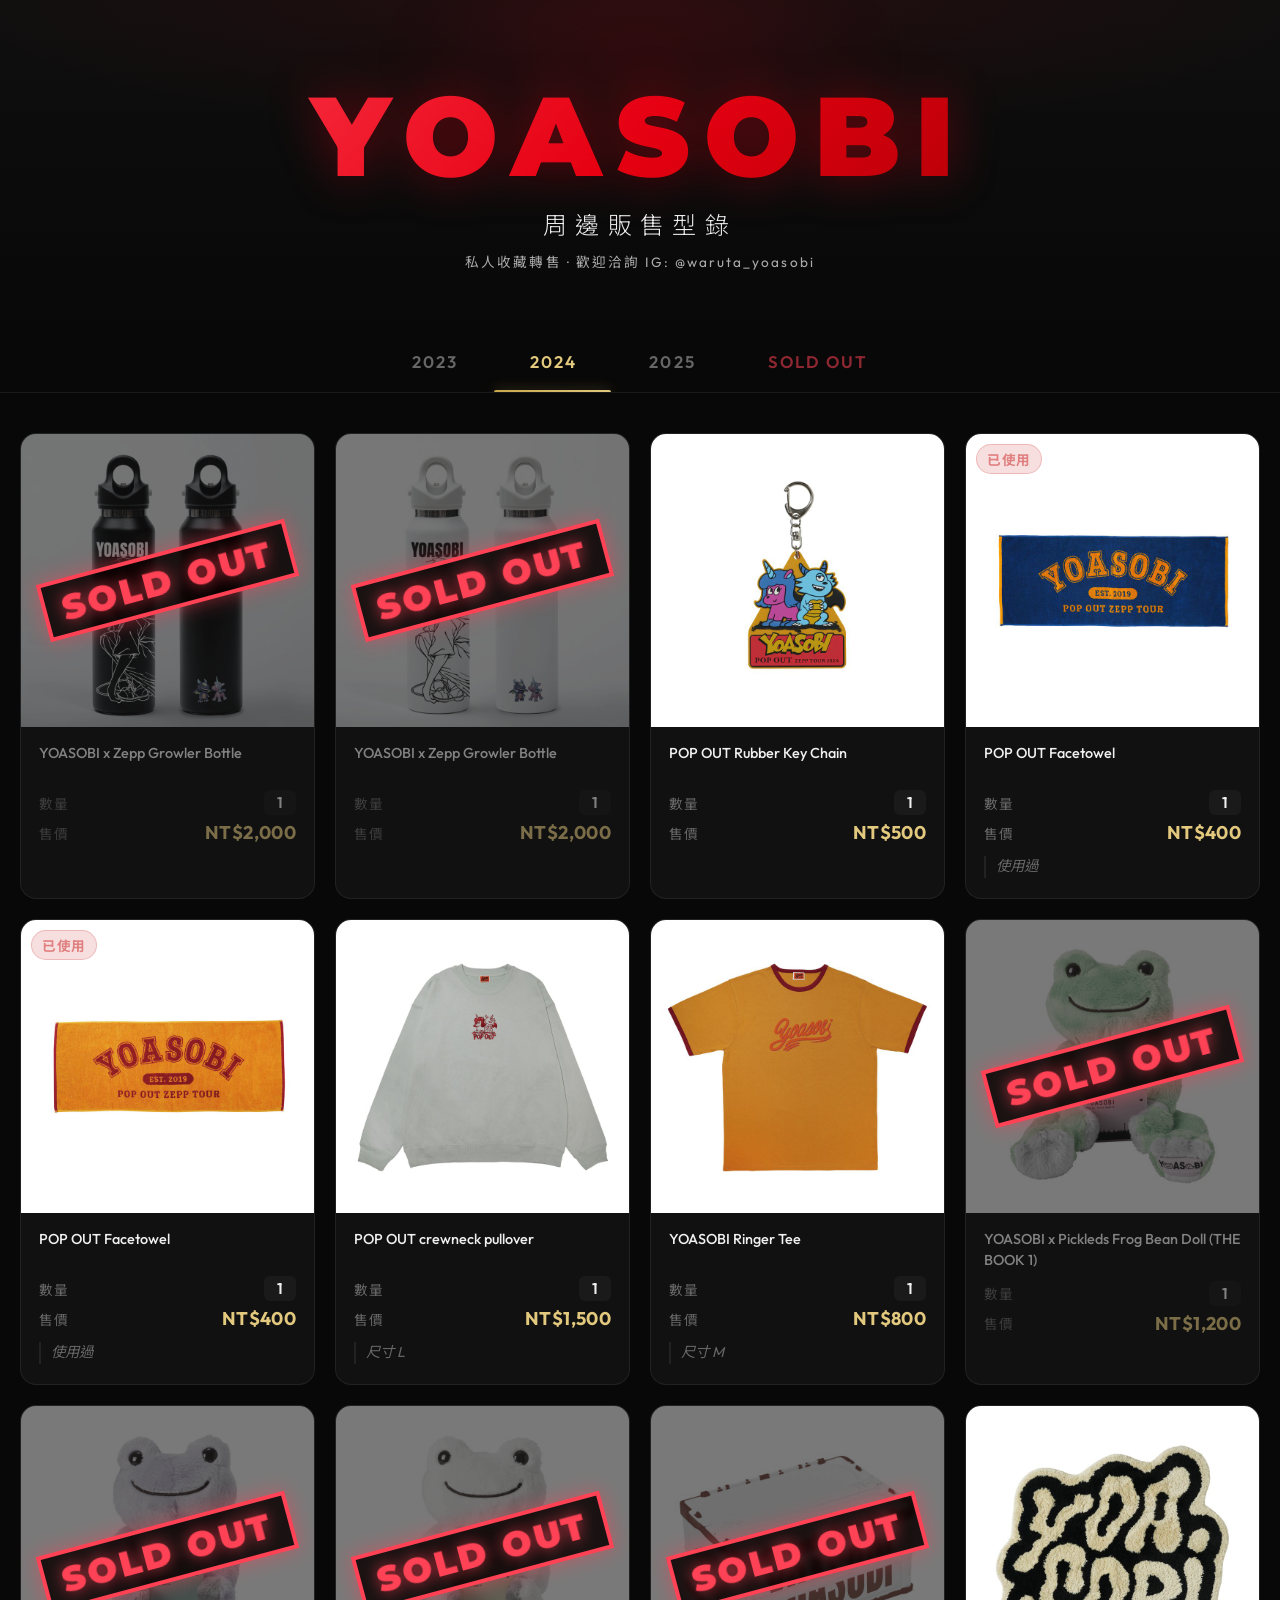
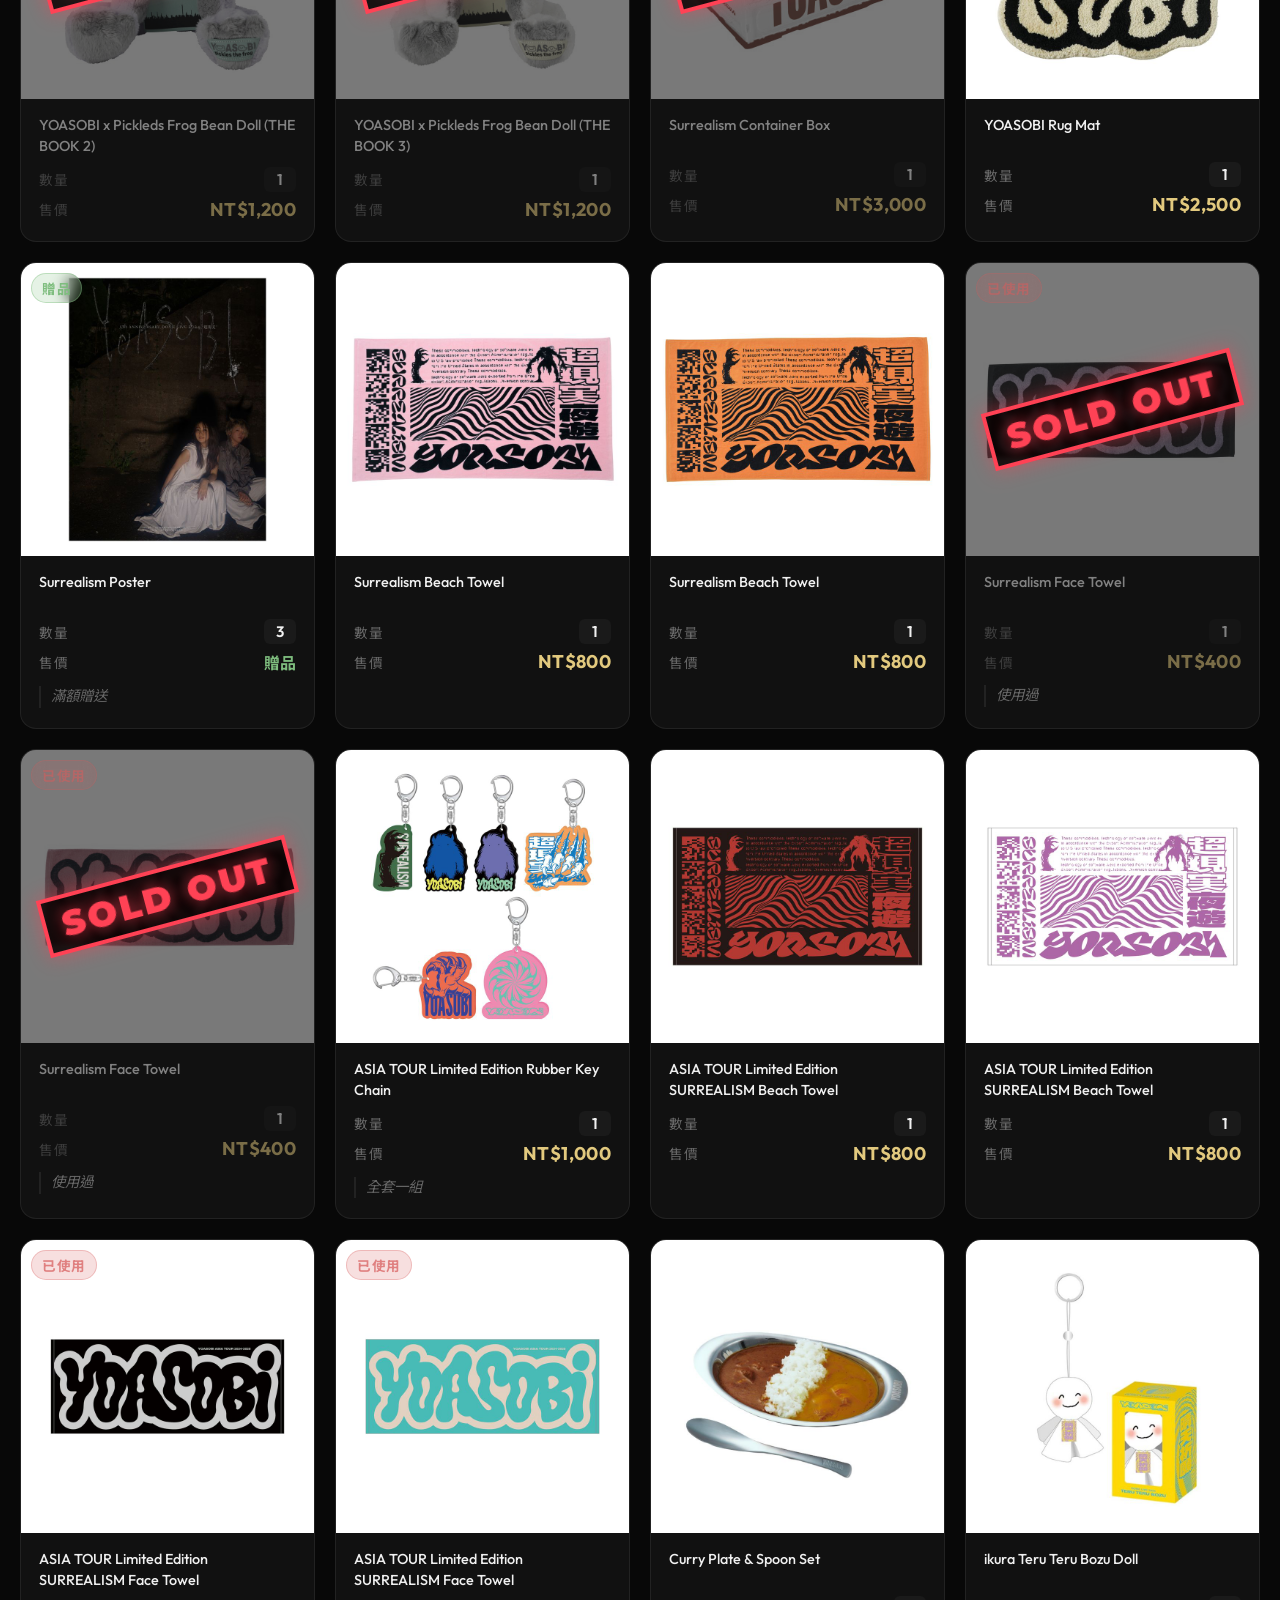
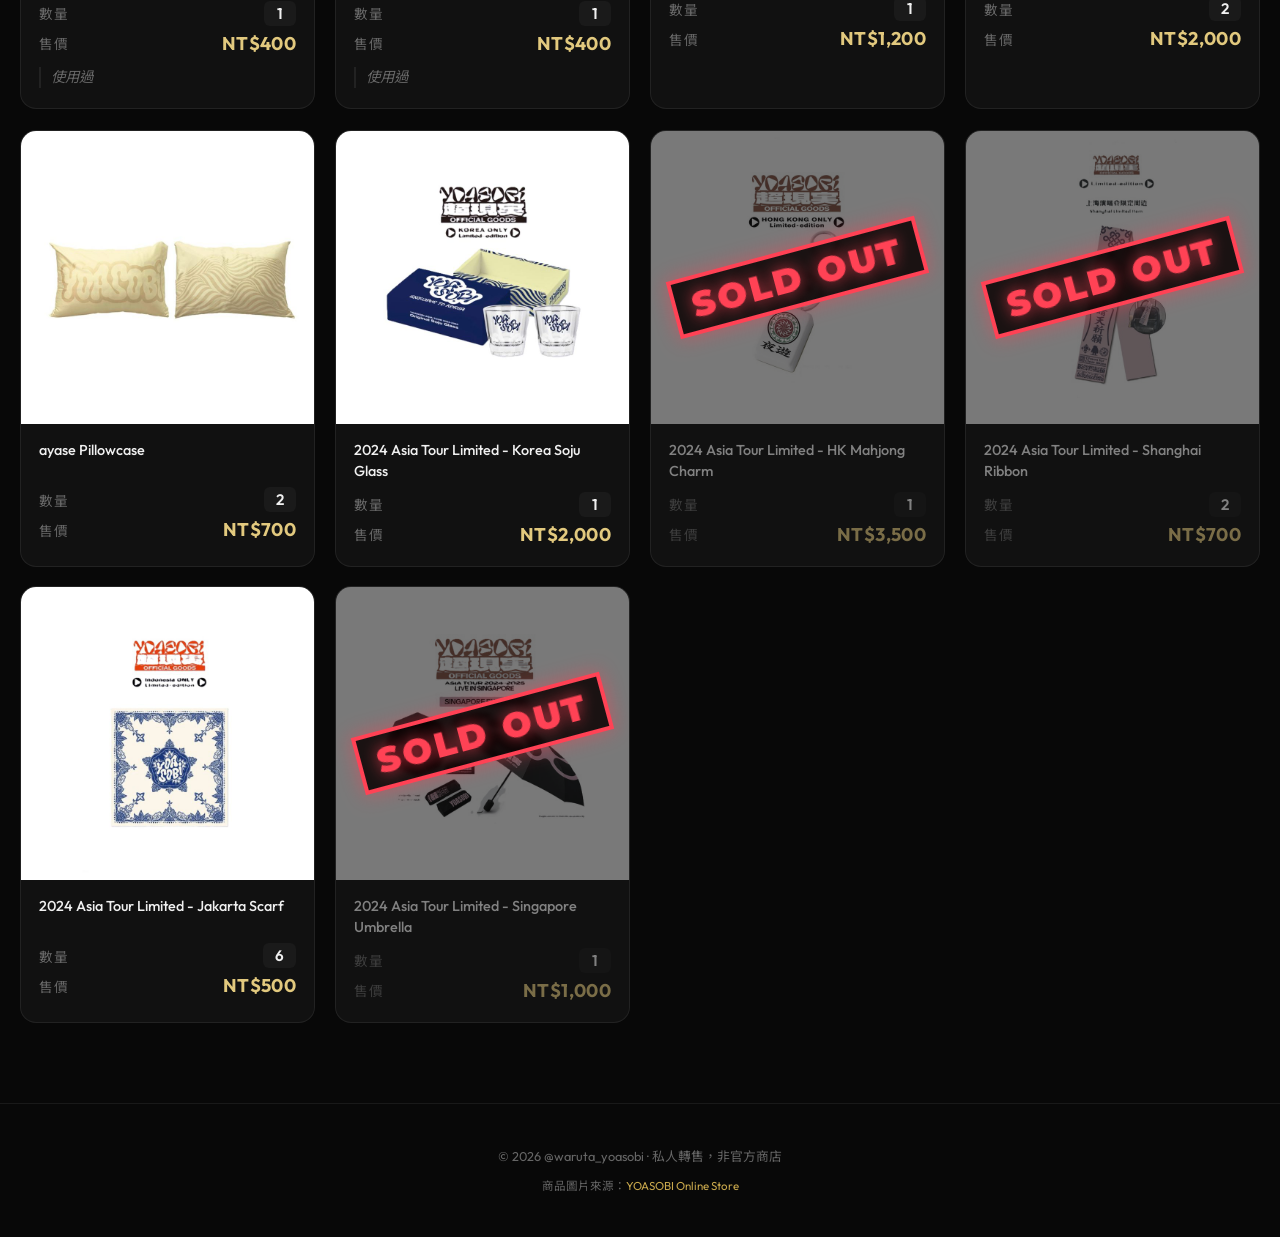
==== commit 21e70a4c: "Show sold items in year tabs with overlay; lighten sold overlay" ====
--- a/yoasobi_goods_sale/index.html
+++ b/yoasobi_goods_sale/index.html
@@ -115,9 +115,7 @@
     // ================================================================
     function renderCards(year) {
       const panel = document.getElementById("panel-" + year);
-      const items = (products[year] || []).filter(function (p) {
-        return !(p.sold === true || p.sold === "true" || p.sold === 1 || p.sold === "1");
-      });
+      const items = products[year] || [];
       if (!panel) return;
 
       panel.innerHTML = "<div class=\"cards-grid\">" + items.map(function (p, i) { return cardHTML(p, i); }).join("") + "</div>";
--- a/yoasobi_goods_sale/style.css
+++ b/yoasobi_goods_sale/style.css
@@ -220,8 +220,8 @@
   pointer-events: none;
 }
 .card-sold .card-img {
-  opacity: 0.35;
-  filter: grayscale(85%);
+  opacity: 0.55;
+  filter: grayscale(70%);
 }
 .card-sold .card-meta, .card-sold .card-name {
   opacity: 0.5;
@@ -229,7 +229,7 @@
 .sold-overlay {
   position: absolute;
   top: 0; left: 0; width: 100%; height: 100%;
-  background: rgba(0, 0, 0, 0.4);
+  background: rgba(0, 0, 0, 0.2);
   display: flex;
   align-items: center;
   justify-content: center;
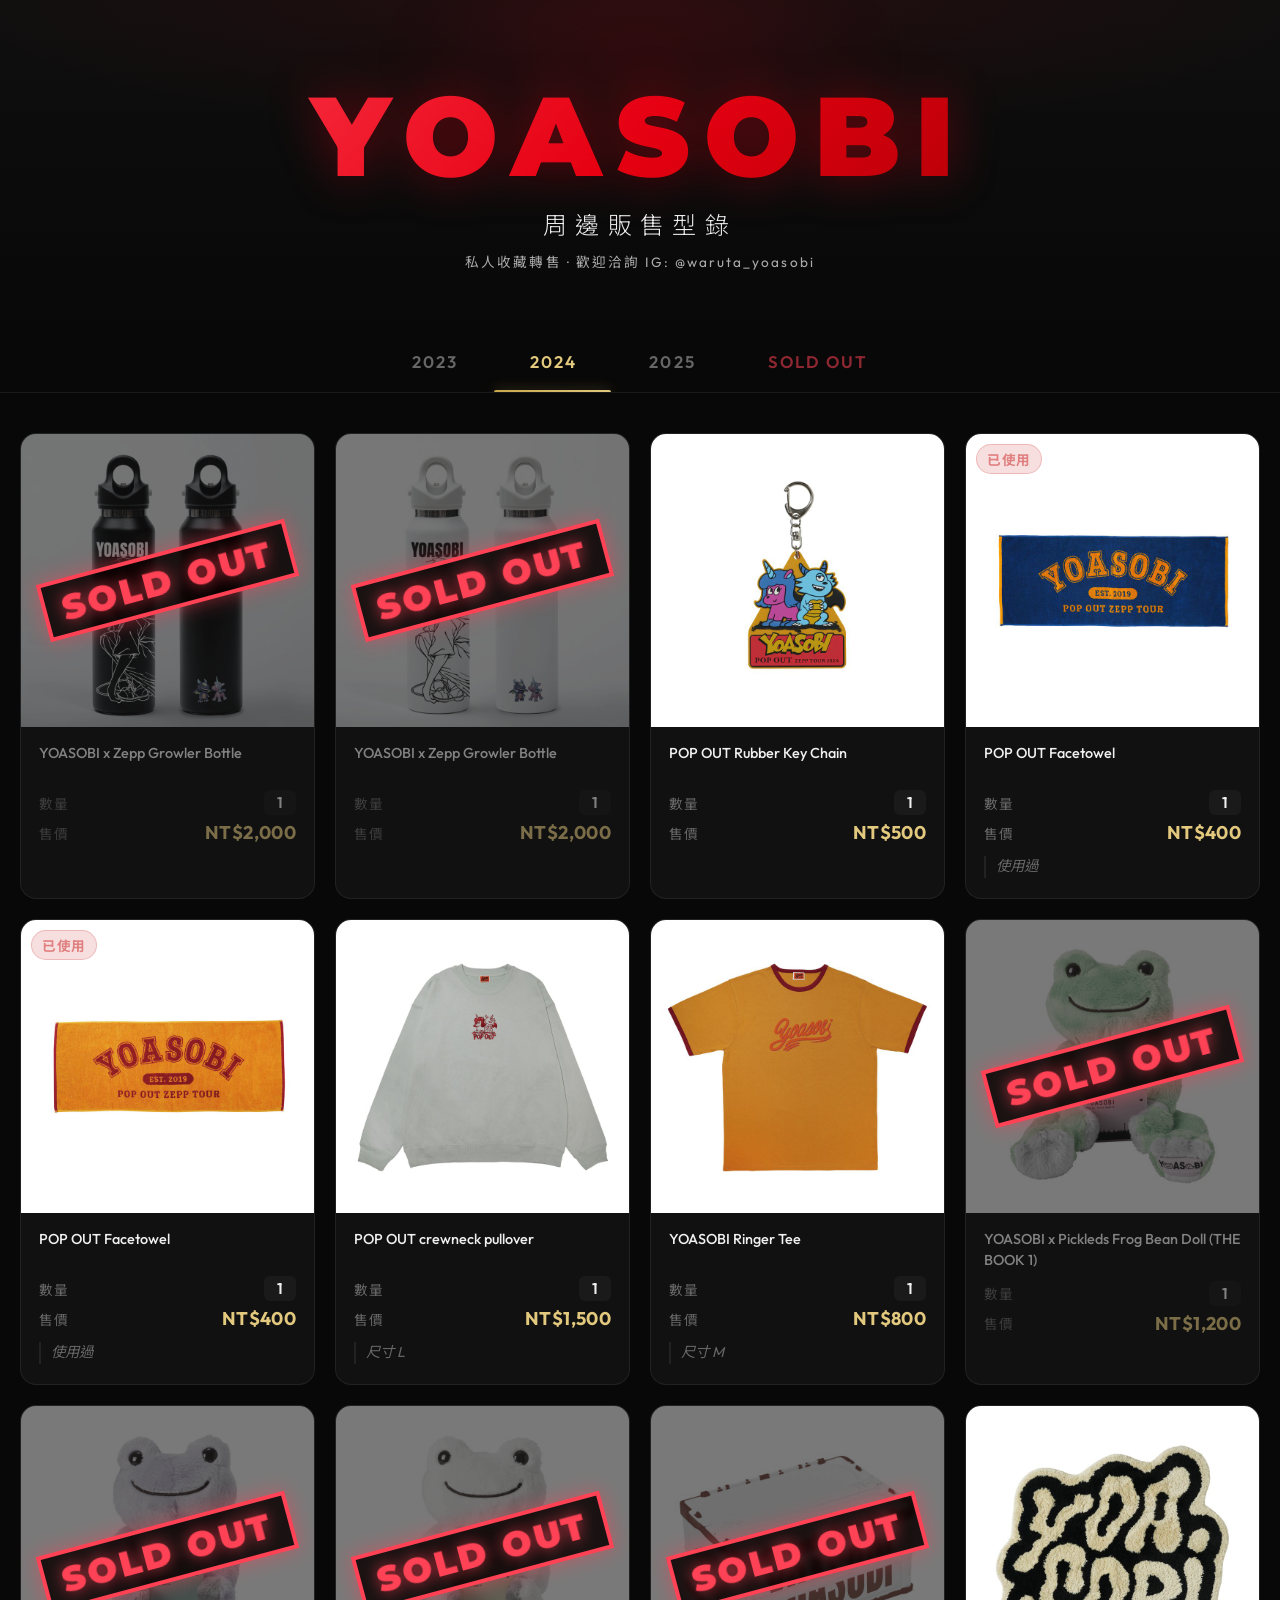
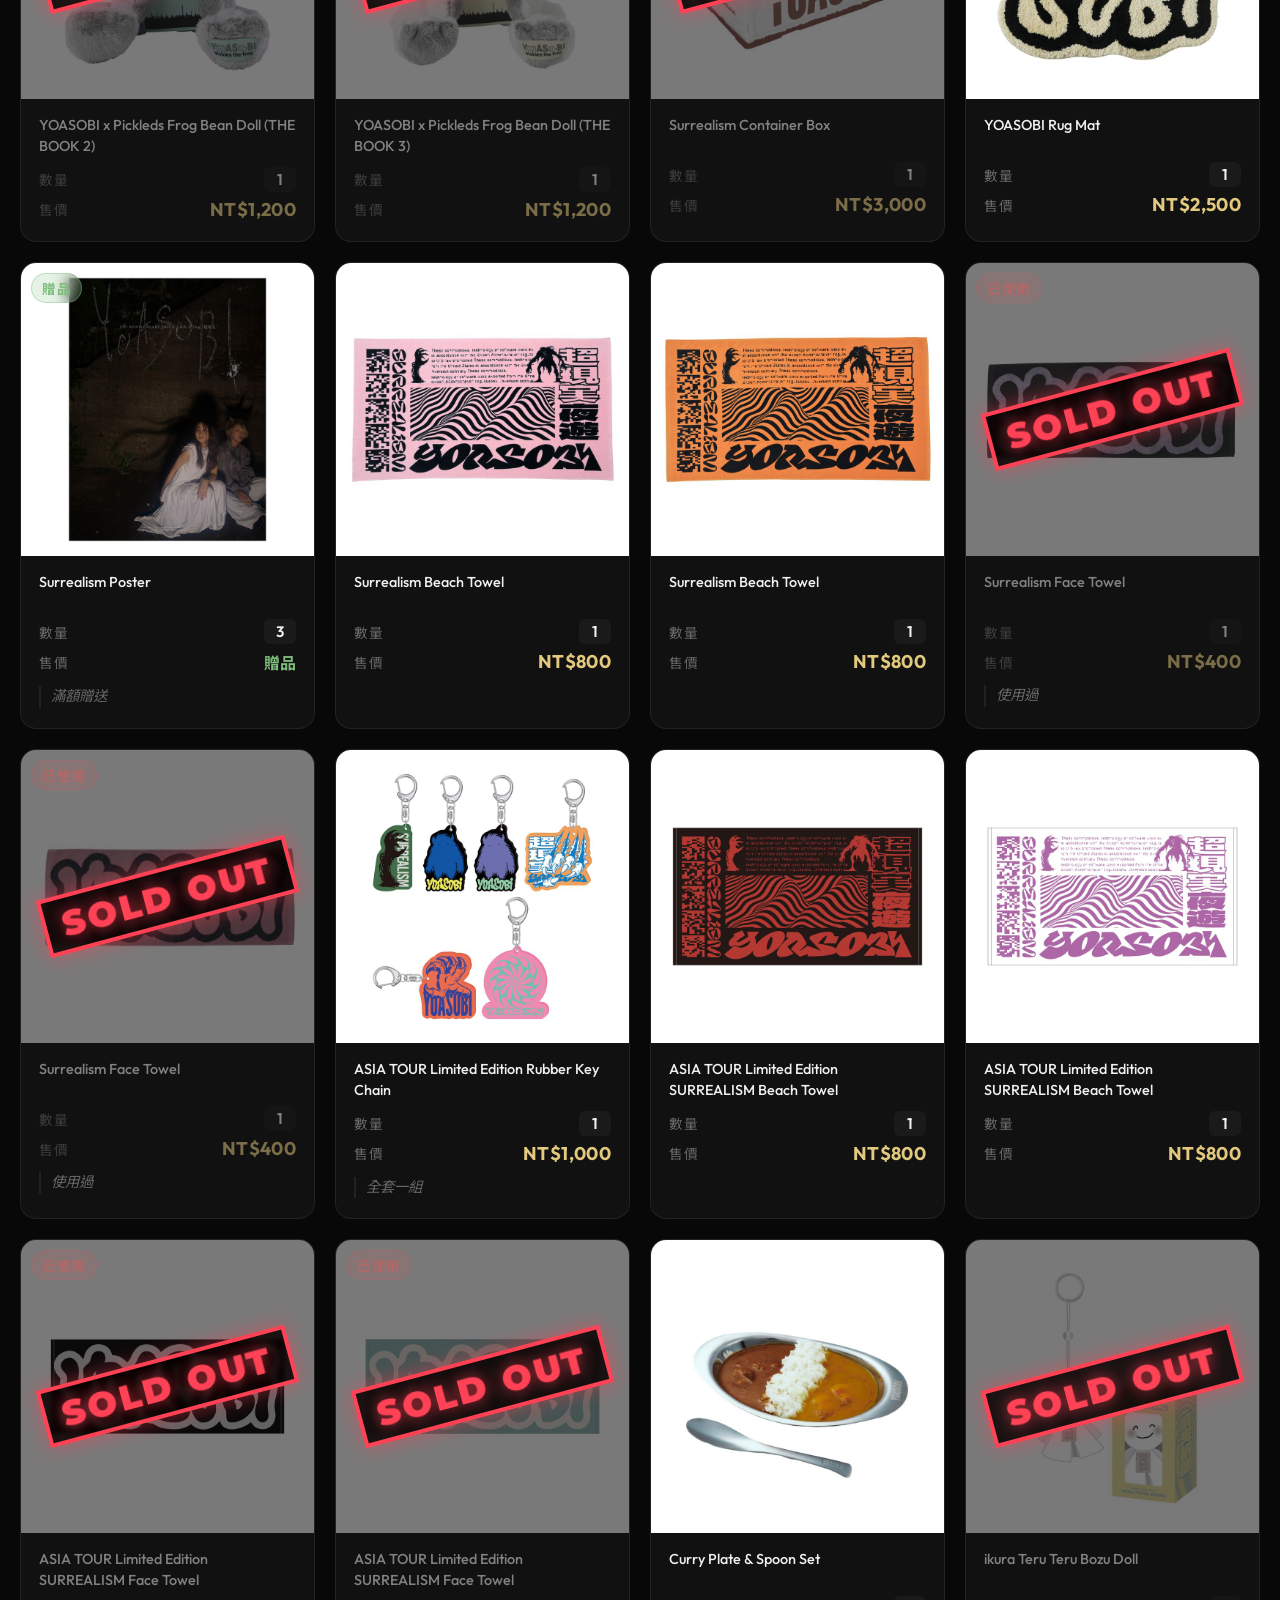
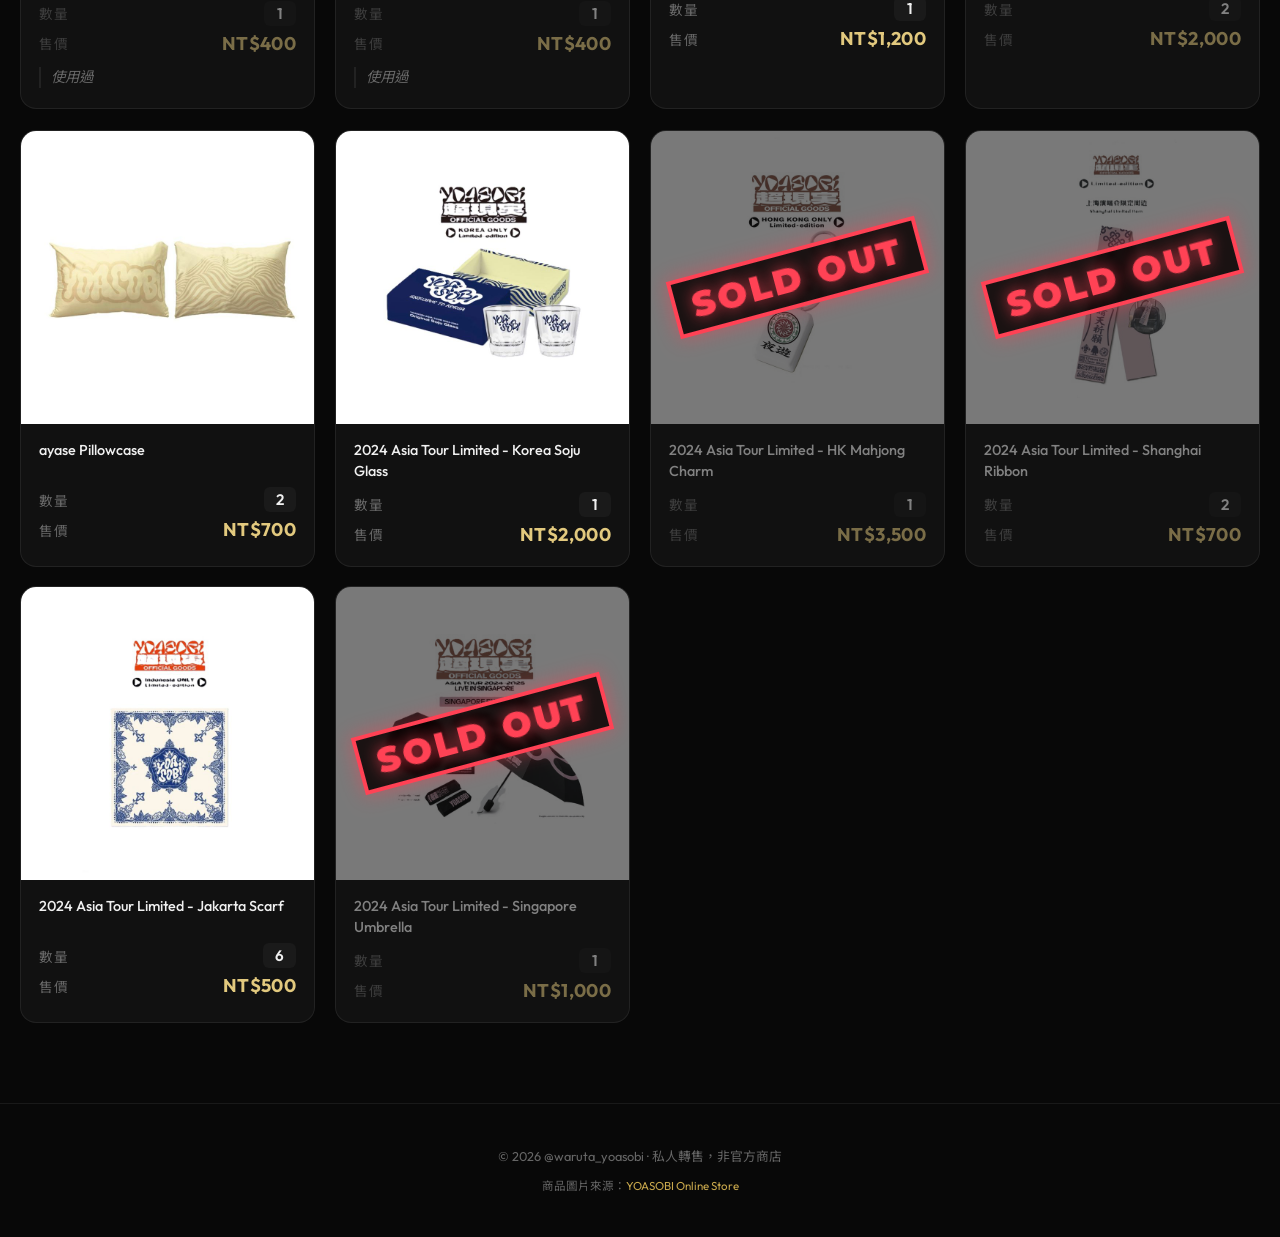
==== commit 3af8b4ee: "Mark more items as sold: Beach Towel 2023, ikura Doll 2024" ====
--- a/yoasobi_goods_sale/index.html
+++ b/yoasobi_goods_sale/index.html
@@ -57,7 +57,7 @@
     // ================================================================
     const products = {
       "2023": [
-        { name: "YOASOBI Beach Towel", qty: 1, price: 1200, notes: "", img: "images/2023/beachtowel.jpg" },
+        { name: "YOASOBI Beach Towel", qty: 1, price: 1200, sold: true, notes: "", img: "images/2023/beachtowel.jpg" },
         { name: "YOASOBI book sticker 4", qty: 1, price: 400, notes: "", img: "images/2023/booksticker4.png" }
       ],
 
@@ -83,10 +83,10 @@
         { name: "ASIA TOUR Limited Edition Rubber Key Chain", qty: 1, price: 1000, notes: "全套一組", img: "images/2024/asiatour_keychain.jpg" },
         { name: "ASIA TOUR Limited Edition SURREALISM Beach Towel", qty: 1, price: 800, notes: "", img: "images/2024/asiatour_beachtowel_a.jpg" },
         { name: "ASIA TOUR Limited Edition SURREALISM Beach Towel", qty: 1, price: 800, notes: "", img: "images/2024/asiatour_beachtowel_b.jpg" },
-        { name: "ASIA TOUR Limited Edition SURREALISM Face Towel", qty: 1, price: 400, notes: "使用過", img: "images/2024/asiatour_facetowel_a.jpg" },
-        { name: "ASIA TOUR Limited Edition SURREALISM Face Towel", qty: 1, price: 400, notes: "使用過", img: "images/2024/asiatour_facetowel_b.jpg" },
+        { name: "ASIA TOUR Limited Edition SURREALISM Face Towel", qty: 1, price: 400, sold: true, notes: "使用過", img: "images/2024/asiatour_facetowel_a.jpg" },
+        { name: "ASIA TOUR Limited Edition SURREALISM Face Towel", qty: 1, price: 400, sold: true, notes: "使用過", img: "images/2024/asiatour_facetowel_b.jpg" },
         { name: "Curry Plate & Spoon Set", qty: 1, price: 1200, notes: "", img: "images/2024/curry_plate.jpg" },
-        { name: "ikura Teru Teru Bozu Doll", qty: 2, price: 2000, notes: "", img: "images/2024/ikura_doll.jpg" },
+        { name: "ikura Teru Teru Bozu Doll", qty: 2, price: 2000, sold: true, notes: "", img: "images/2024/ikura_doll.jpg" },
         { name: "ayase Pillowcase", qty: 2, price: 700, notes: "", img: "images/2024/ayase_pillow.jpg" },
         { name: "2024 Asia Tour Limited - Korea Soju Glass", qty: 1, price: 2000, notes: "", img: "images/2024/korea_glass.jpg" },
         { name: "2024 Asia Tour Limited - HK Mahjong Charm", qty: 1, price: 3500, sold: true, notes: "", img: "images/2024/hk_mahjong.jpg" },
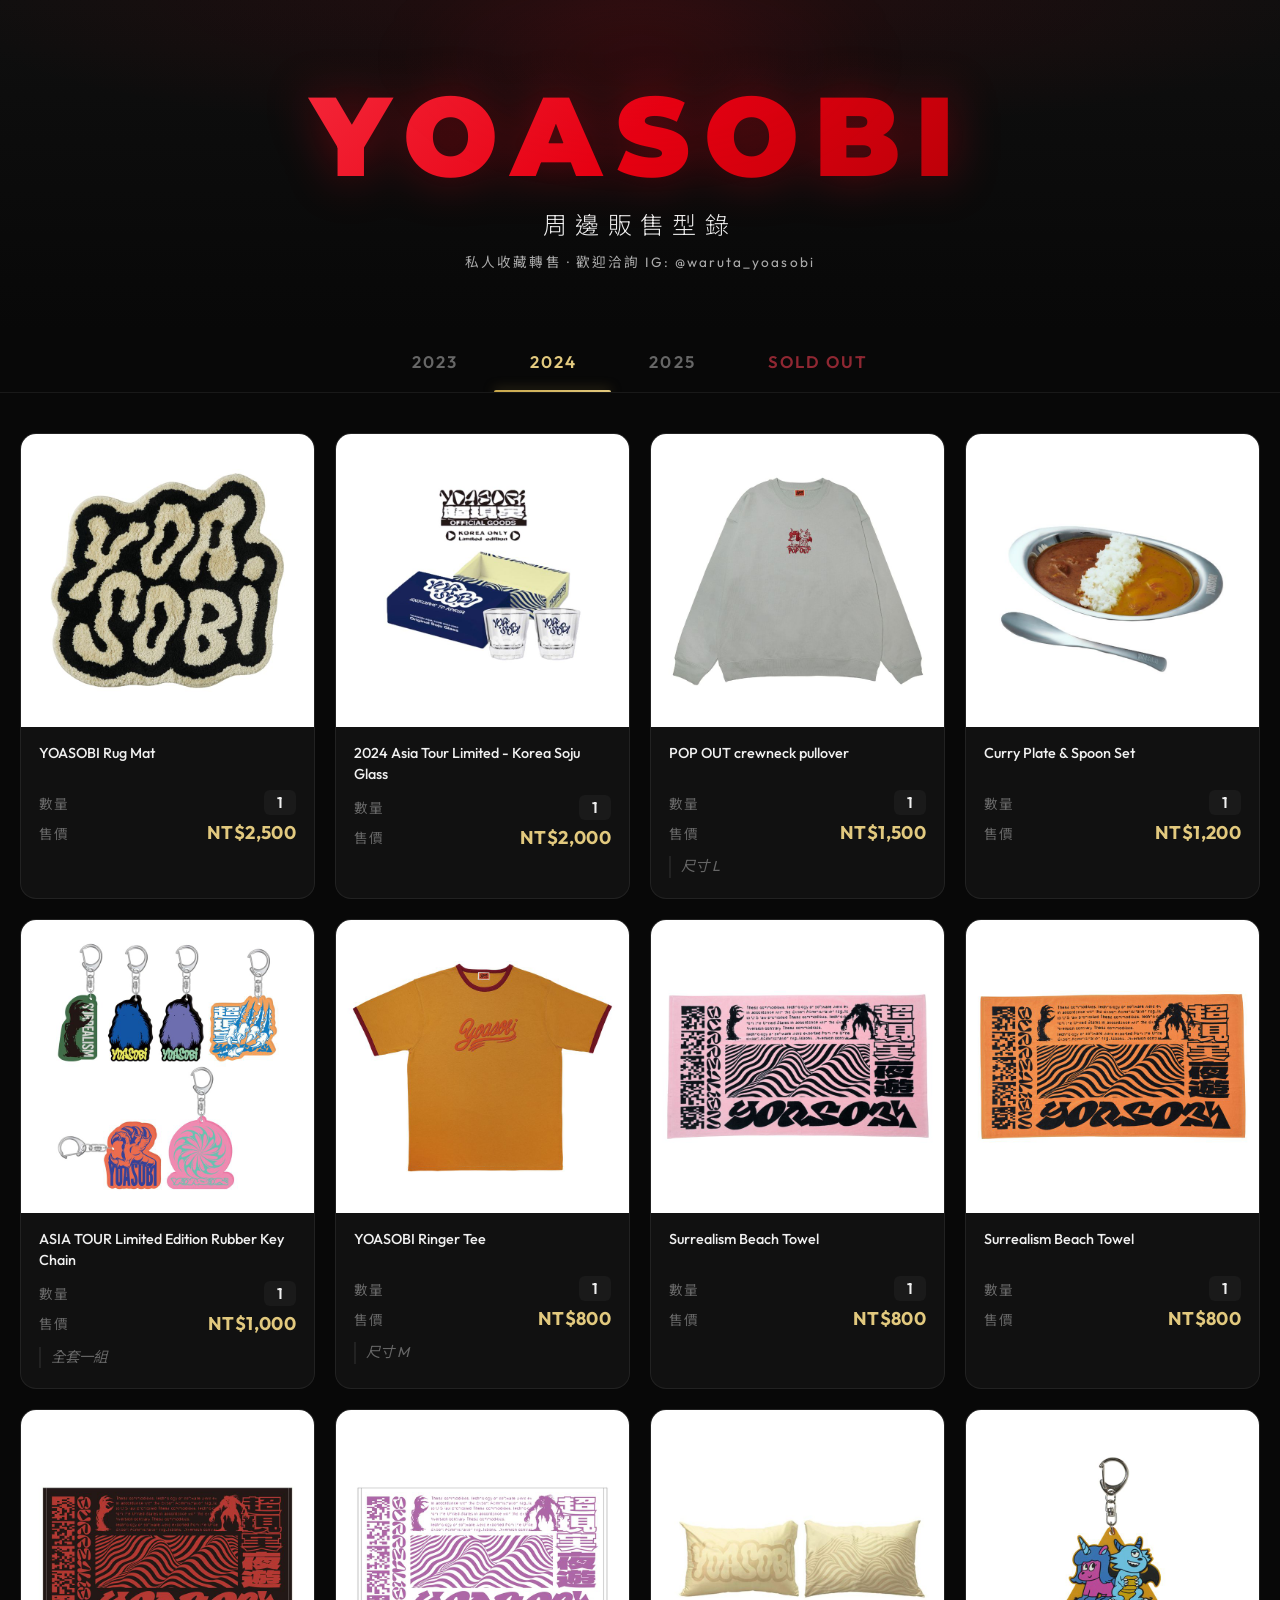
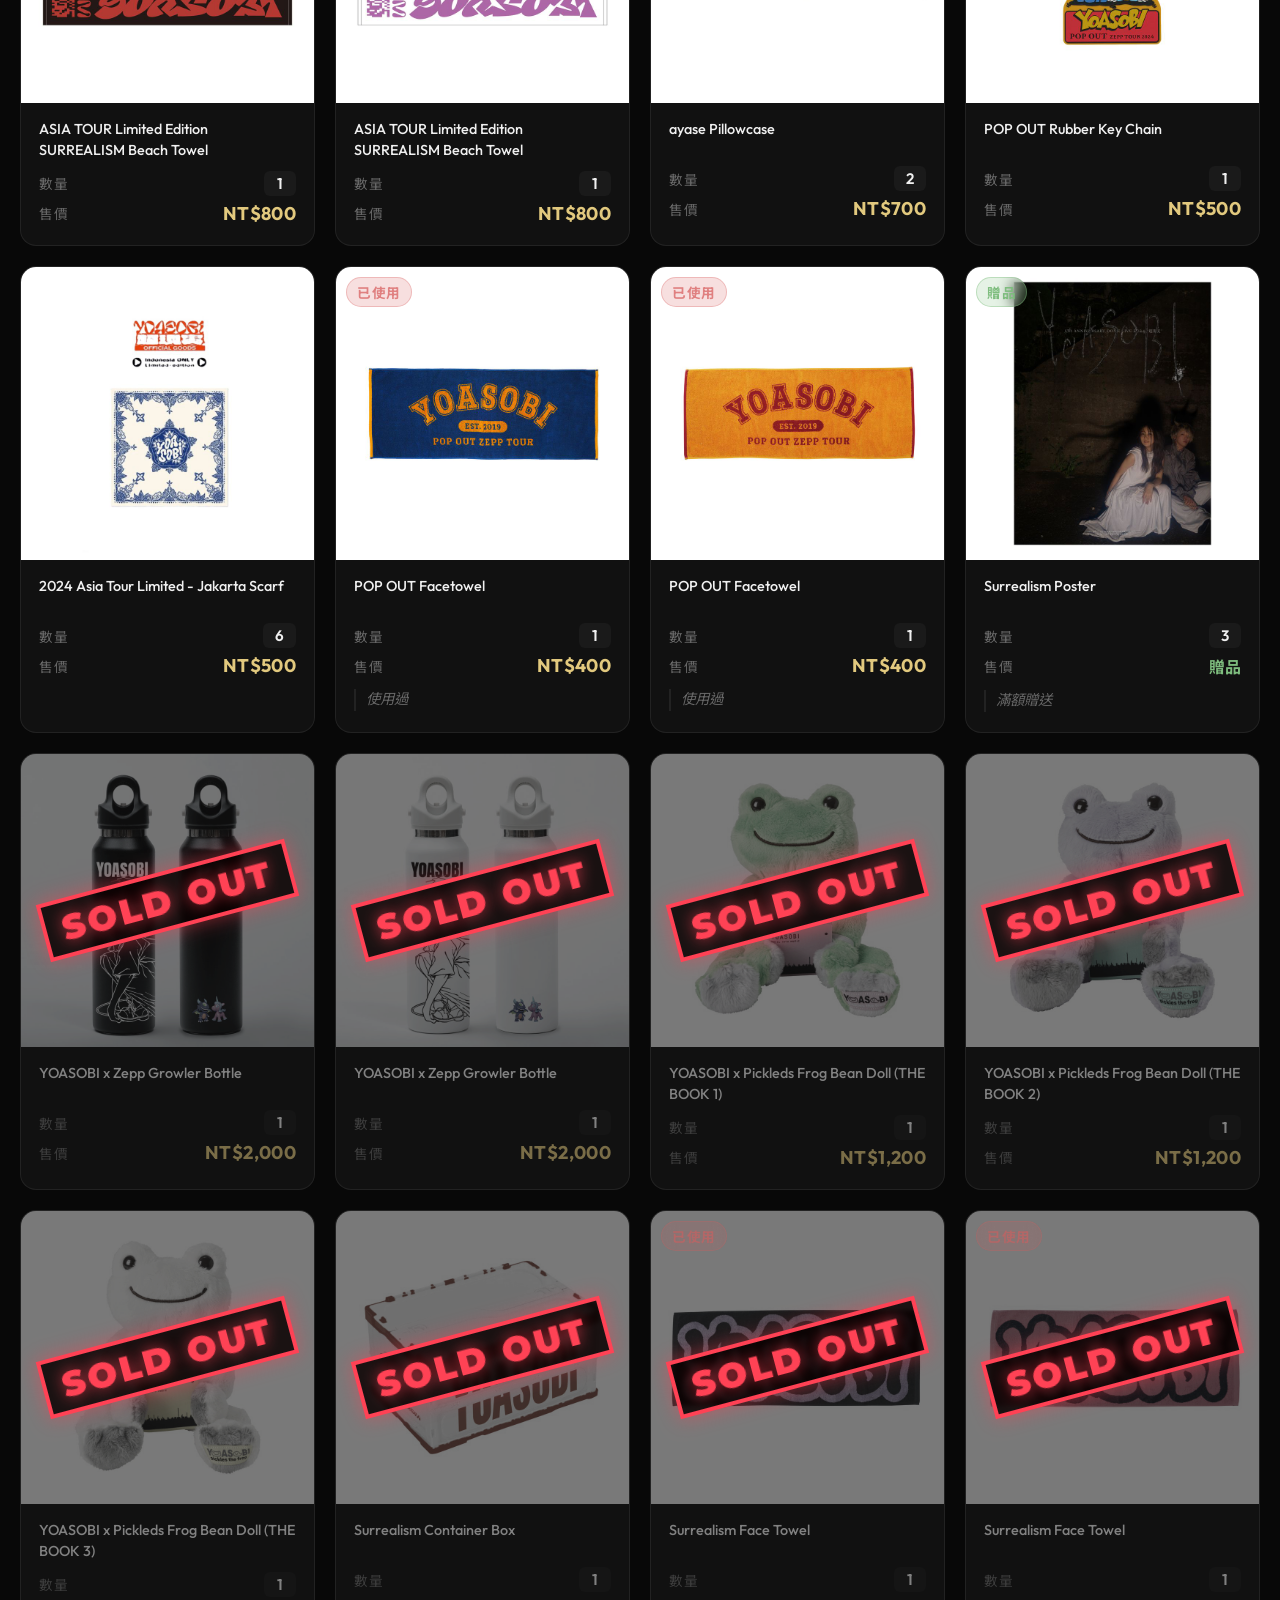
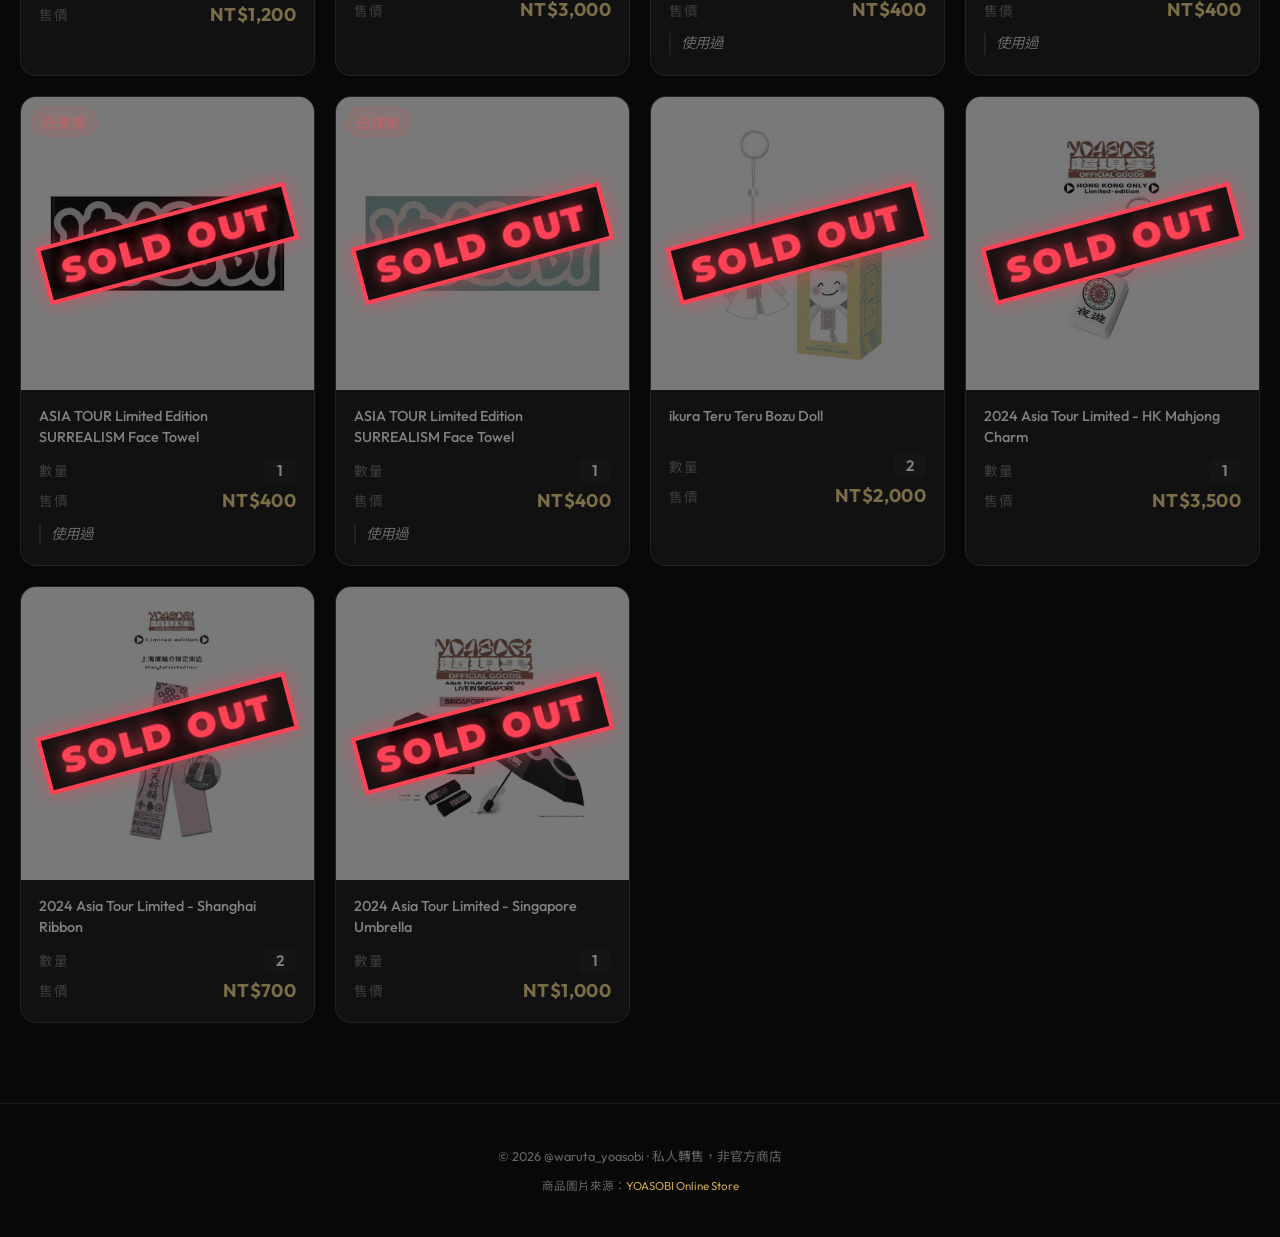
==== commit 2879a7a0: "Sort year tabs: unsold high-price first, sold items last" ====
--- a/yoasobi_goods_sale/index.html
+++ b/yoasobi_goods_sale/index.html
@@ -58,7 +58,7 @@
     const products = {
       "2023": [
         { name: "YOASOBI Beach Towel", qty: 1, price: 1200, sold: true, notes: "", img: "images/2023/beachtowel.jpg" },
-        { name: "YOASOBI book sticker 4", qty: 1, price: 400, notes: "", img: "images/2023/booksticker4.png" }
+        { name: "YOASOBI book sticker 4", qty: 1, price: 400, sold: true, notes: "", img: "images/2023/booksticker4.png" }
       ],
 
       "2024": [
@@ -113,10 +113,22 @@
     // ================================================================
     //  RENDER CARDS
     // ================================================================
+    function isSoldItem(p) {
+      return p.sold === true || p.sold === "true" || p.sold === 1 || p.sold === "1";
+    }
+
     function renderCards(year) {
       const panel = document.getElementById("panel-" + year);
-      const items = products[year] || [];
       if (!panel) return;
+
+      // 未售出：依售價高→低；售出：排在後面
+      const items = (products[year] || []).slice().sort(function(a, b) {
+        var aSold = isSoldItem(a) ? 1 : 0;
+        var bSold = isSoldItem(b) ? 1 : 0;
+        if (aSold !== bSold) return aSold - bSold; // 未售出在前
+        if (!aSold) return b.price - a.price;       // 未售出：高價優先
+        return 0;
+      });
 
       panel.innerHTML = "<div class=\"cards-grid\">" + items.map(function (p, i) { return cardHTML(p, i); }).join("") + "</div>";
 
